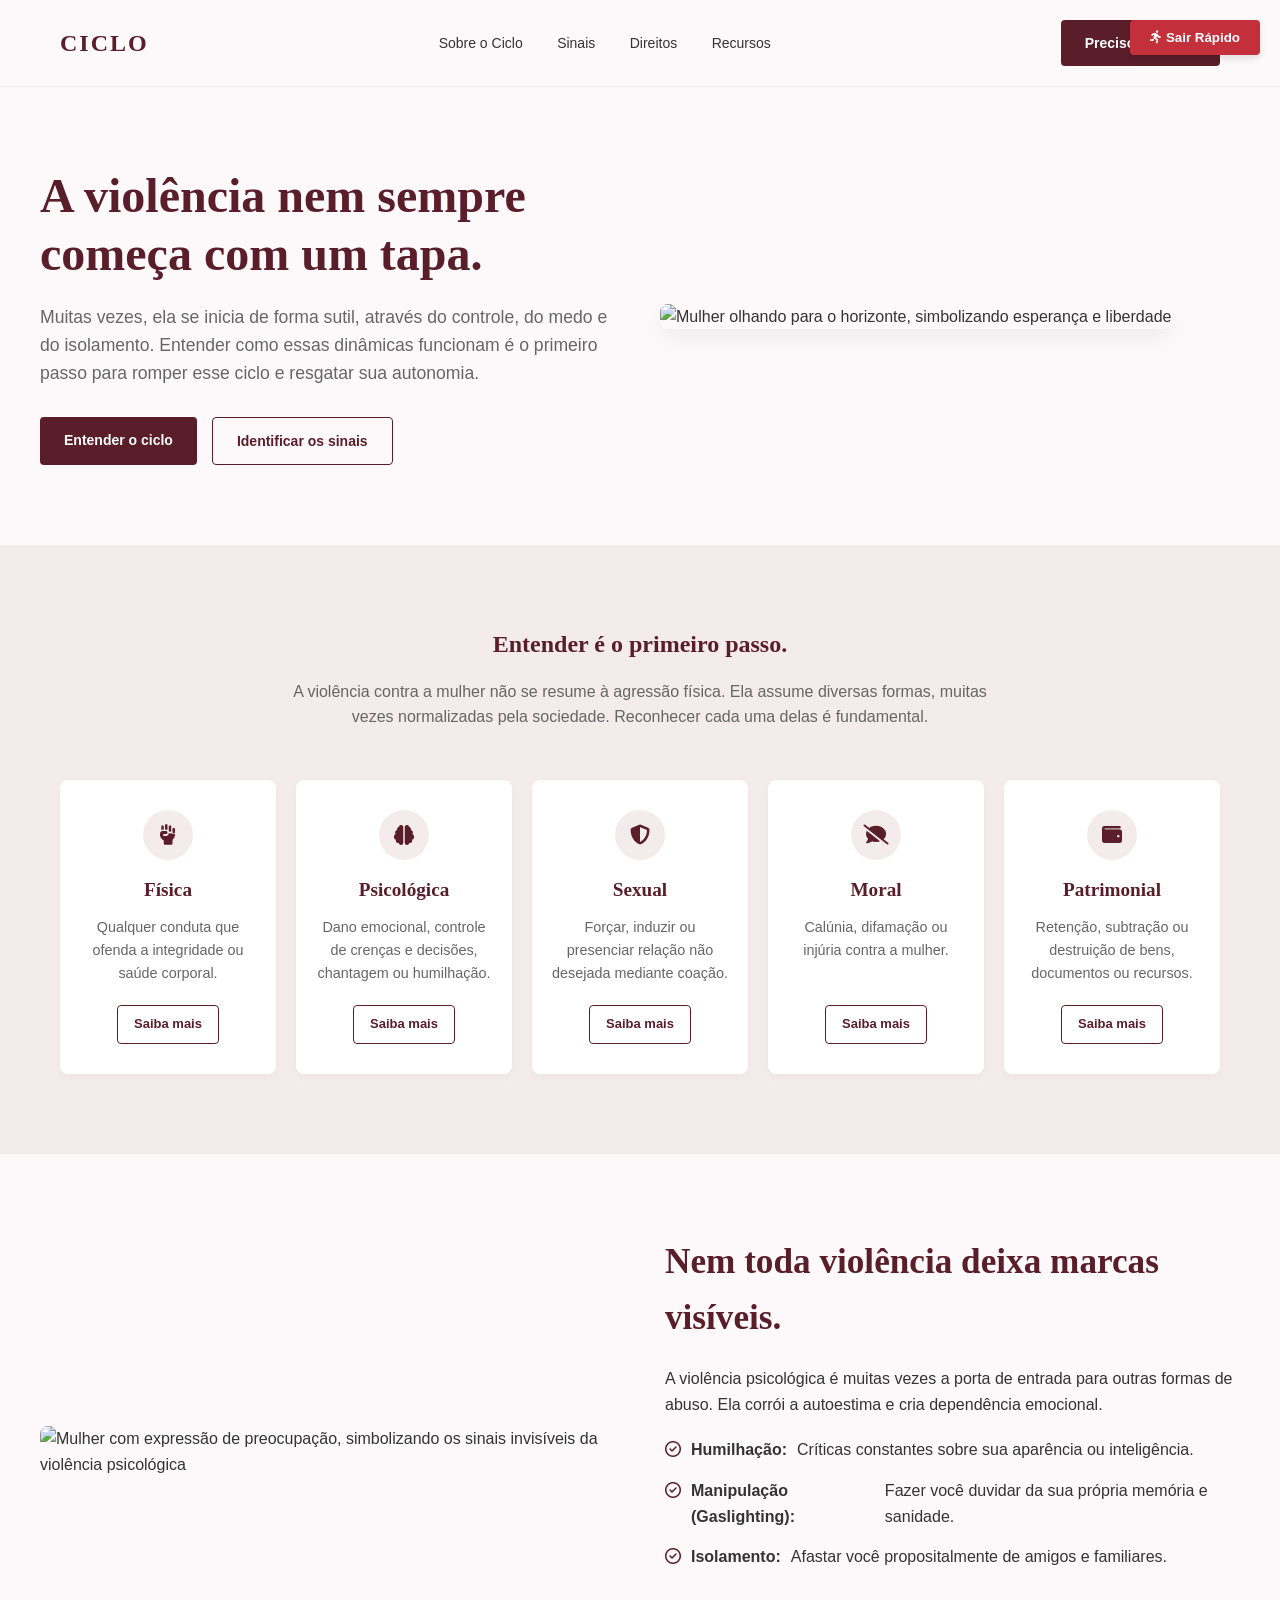
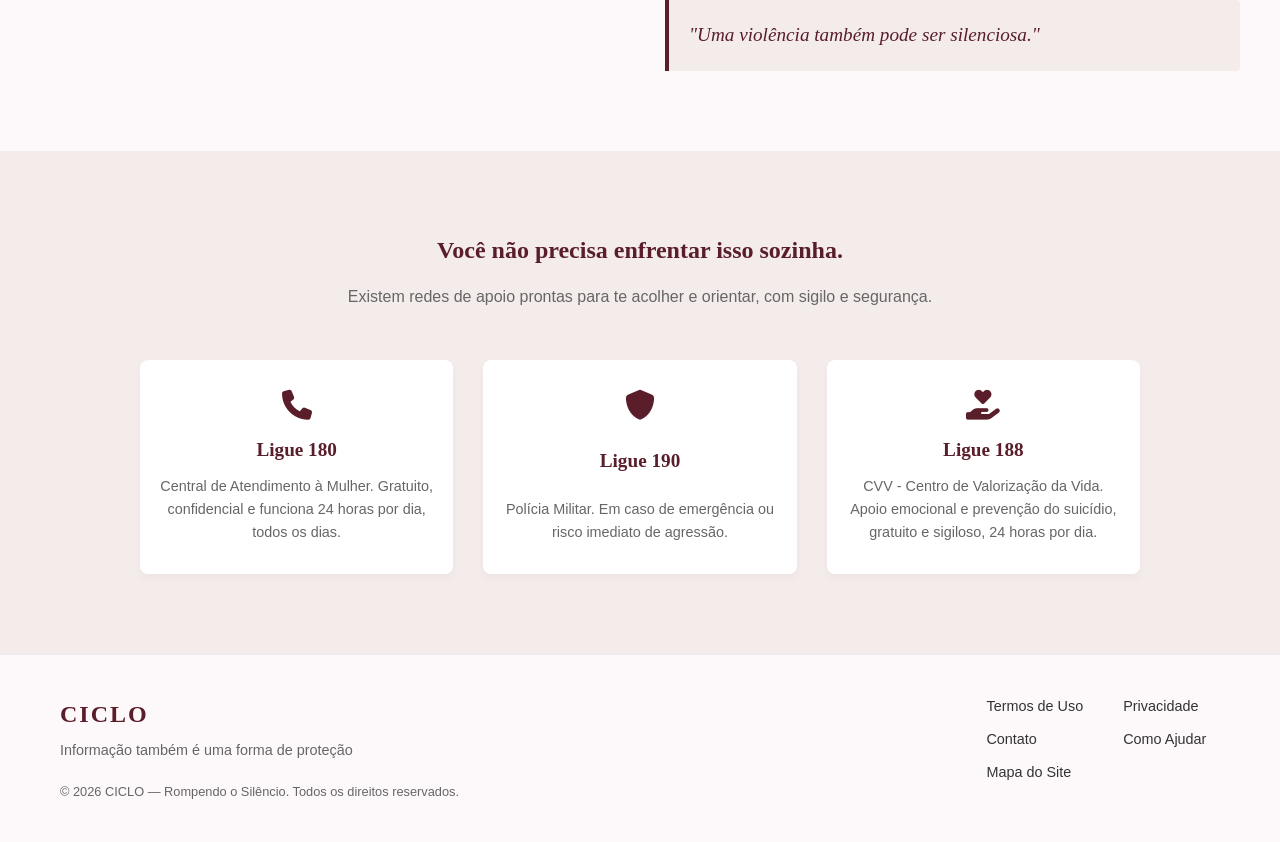
==== index.html @ 67618ae5 "adicionando botão saiba mais" ====
<!DOCTYPE html>
<html lang="pt-BR">
<head>
    <meta charset="UTF-8">
    <meta name="viewport" content="width=device-width, initial-scale=1.0">
    <title>CICLO - Rompendo o Silêncio</title>
    <link rel="stylesheet" href="styles.css">
    <link rel="stylesheet" href="https://cdnjs.cloudflare.com/ajax/libs/font-awesome/6.4.0/css/all.min.css">
</head>
<body>

    <button id="btn-sair-rapido" class="btn-danger" aria-label="Sair rapidamente do site">
        <i class="fa-solid fa-person-running"></i> Sair Rápido
    </button>

    <header>
        <div class="container header-content">
            <div class="logo">CICLO</div>
            <nav>
                <a href="#sobre">Sobre o Ciclo</a>
                <a href="#sinais">Sinais</a>
                <a href="#direitos">Direitos</a>
                <a href="#recursos">Recursos</a>
            </nav>
            <a href="#ajuda" class="btn-primary">Preciso de ajuda</a>
        </div>
    </header>

    <main>
        <section id="sobre" class="hero container section-padding">
            <div class="hero-text">
                <h1>A violência nem sempre começa com um tapa.</h1>
                <p>Muitas vezes, ela se inicia de forma sutil, através do controle, do medo e do isolamento. Entender como essas dinâmicas funcionam é o primeiro passo para romper esse ciclo e resgatar sua autonomia.</p>
                <div class="hero-buttons">
                    <a href="#entender" class="btn-primary">Entender o ciclo</a>
                    <a href="#sinais" class="btn-outline">Identificar os sinais</a>
                </div>
            </div>
            <div class="hero-image">
                <img href="imagens/imagem1.png" alt="Mulher olhando para o horizonte, simbolizando esperança e liberdade">
            </div>
        </section>

        <section id="entender" class="types-section bg-light section-padding">
            <div class="container text-center">
                <h2>Entender é o primeiro passo.</h2>
                <p class="subtitle">A violência contra a mulher não se resume à agressão física. Ela assume diversas formas, muitas vezes normalizadas pela sociedade. Reconhecer cada uma delas é fundamental.</p>
                
                <div class="cards-grid">
                    <div class="card">
                        <div class="card-content">
                            <div class="icon"><i class="fa-solid fa-hand-fist"></i></div>
                            <h3>Física</h3>
                            <p>Qualquer conduta que ofenda a integridade ou saúde corporal.</p>
                        </div>
                        <a href="violencia-fisica.html" class="btn-outline btn-sm">Saiba mais</a>
                    </div>
                    
                    <div class="card">
                        <div class="card-content">
                            <div class="icon"><i class="fa-solid fa-brain"></i></div>
                            <h3>Psicológica</h3>
                            <p>Dano emocional, controle de crenças e decisões, chantagem ou humilhação.</p>
                        </div>
                        <a href="violencia-psicologica.html" class="btn-outline btn-sm">Saiba mais</a>
                    </div>

                    <div class="card">
                        <div class="card-content">
                            <div class="icon"><i class="fa-solid fa-shield-halved"></i></div>
                            <h3>Sexual</h3>
                            <p>Forçar, induzir ou presenciar relação não desejada mediante coação.</p>
                        </div>
                        <a href="violencia-sexual.html" class="btn-outline btn-sm">Saiba mais</a>
                    </div>

                    <div class="card">
                        <div class="card-content">
                            <div class="icon"><i class="fa-solid fa-comment-slash"></i></div>
                            <h3>Moral</h3>
                            <p>Calúnia, difamação ou injúria contra a mulher.</p>
                        </div>
                        <a href="violencia-moral.html" class="btn-outline btn-sm">Saiba mais</a>
                    </div>

                    <div class="card">
                        <div class="card-content">
                            <div class="icon"><i class="fa-solid fa-wallet"></i></div>
                            <h3>Patrimonial</h3>
                            <p>Retenção, subtração ou destruição de bens, documentos ou recursos.</p>
                        </div>
                        <a href="violencia-patrimonial.html" class="btn-outline btn-sm">Saiba mais</a>
                    </div>
                </div>
                </div>
            </div>
        </section>

        <section id="sinais" class="invisible-section container section-padding">
            <div class="invisible-image">
                <img href="imagens/imagem2.png" alt="Mulher com expressão de preocupação, simbolizando os sinais invisíveis da violência psicológica">
            </div>
            <div class="invisible-text">
                <h2>Nem toda violência deixa marcas visíveis.</h2>
                <p>A violência psicológica é muitas vezes a porta de entrada para outras formas de abuso. Ela corrói a autoestima e cria dependência emocional.</p>
                <ul class="checklist">
                    <li><i class="fa-regular fa-circle-check"></i> <strong>Humilhação:</strong> Críticas constantes sobre sua aparência ou inteligência.</li>
                    <li><i class="fa-regular fa-circle-check"></i> <strong>Manipulação (Gaslighting):</strong> Fazer você duvidar da sua própria memória e sanidade.</li>
                    <li><i class="fa-regular fa-circle-check"></i> <strong>Isolamento:</strong> Afastar você propositalmente de amigos e familiares.</li>
                </ul>
                <blockquote class="quote-box">
                    "Uma violência também pode ser silenciosa."
                </blockquote>
            </div>
        </section>

        <section id="ajuda" class="support-section bg-light section-padding">
            <div class="container text-center">
                <h2>Você não precisa enfrentar isso sozinha.</h2>
                <p class="subtitle">Existem redes de apoio prontas para te acolher e orientar, com sigilo e segurança.</p>
                
                <div class="support-grid">
                    <div class="card support-card">
                        <i class="fa-solid fa-phone"></i>
                        <h3>Ligue 180</h3>
                        <p>Central de Atendimento à Mulher. Gratuito, confidencial e funciona 24 horas por dia, todos os dias.</p>
                    </div>
                    <div class="card support-card">
                        <i class="fa-solid fa-shield"></i>
                        <h3>Ligue 190</h3>
                        <p>Polícia Militar. Em caso de emergência ou risco imediato de agressão.</p>
                    </div>
                    <div class="card support-card">
                        <i class="fa-solid fa-hand-holding-heart"></i>
                        <h3>Ligue 188</h3>
                        <p>CVV - Centro de Valorização da Vida. Apoio emocional e prevenção do suicídio, gratuito e sigiloso, 24 horas por dia.</p>
                    </div>
                </div>
            </div>
        </section>
    </main>

    <footer>
        <div class="container footer-content">
            <div class="footer-logo-area">
                <div class="logo">CICLO</div>
                <p>Informação também é uma forma de proteção</p>
                <p class="copyright">&copy; 2026 CICLO — Rompendo o Silêncio. Todos os direitos reservados.</p>
            </div>
            <div class="footer-links">
                <a href="#">Termos de Uso</a>
                <a href="#">Privacidade</a>
                <a href="#">Contato</a>
                <a href="#">Como Ajudar</a>
                <a href="#">Mapa do Site</a>
            </div>
        </div>
    </footer>

    <script src="script.js"></script>
</body>
</html>
---- styles.css ----
/* Variáveis de Cores e Tipografia */
:root {
    --bg-color: #FDF9FA;
    --bg-light: #F4EBEB;
    --primary-color: #591E2A; /* Bordô escuro */
    --primary-hover: #451620;
    --danger-color: #C32F3A;
    --text-color: #333333;
    --text-light: #666666;
    --white: #FFFFFF;
    --font-family: 'Georgia', serif; /* Fontes com serifa transmitem a seriedade do layout */
    --font-sans: 'Arial', sans-serif;
}

* {
    margin: 0;
    padding: 0;
    box-sizing: border-box;
}

body {
    background-color: var(--bg-color);
    color: var(--text-color);
    font-family: var(--font-sans);
    line-height: 1.6;
}

h1, h2, h3, .logo, .quote-box {
    font-family: var(--font-family);
    color: var(--primary-color);
}

.container {
    max-width: 1200px;
    margin: 0 auto;
    padding: 0 20px;
}

.section-padding {
    padding: 80px 0;
}

.bg-light {
    background-color: var(--bg-light);
}

/* Header */
header {
    background-color: var(--bg-color);
    padding: 20px 0;
    border-bottom: 1px solid #EAEAEA;
}

.header-content {
    display: flex;
    justify-content: space-between;
    align-items: center;
}

.logo {
    font-size: 24px;
    font-weight: bold;
    letter-spacing: 2px;
}

nav a {
    text-decoration: none;
    color: var(--text-color);
    margin: 0 15px;
    font-size: 14px;
    transition: color 0.3s;
}

nav a:hover {
    color: var(--primary-color);
}

/* Botões */
.btn-primary, .btn-outline {
    display: inline-block;
    padding: 12px 24px;
    text-decoration: none;
    border-radius: 4px;
    font-weight: bold;
    font-size: 14px;
    transition: 0.3s;
    cursor: pointer;
    border: none;
}

.btn-primary {
    background-color: var(--primary-color);
    color: var(--white);
}

.btn-primary:hover {
    background-color: var(--primary-hover);
}

.btn-outline {
    background-color: transparent;
    color: var(--primary-color);
    border: 1px solid var(--primary-color);
}

.btn-outline:hover {
    background-color: var(--primary-color);
    color: var(--white);
}

#btn-sair-rapido {
    position: fixed;
    top: 20px;
    right: 20px;
    background-color: var(--danger-color);
    color: var(--white);
    padding: 10px 20px;
    border: none;
    border-radius: 4px;
    font-weight: bold;
    cursor: pointer;
    z-index: 1000;
    box-shadow: 0 4px 6px rgba(0,0,0,0.1);
}

/* Hero Section */
.hero {
    display: flex;
    align-items: center;
    gap: 40px;
}

.hero-text {
    flex: 1;
}

.hero-text h1 {
    font-size: 3rem;
    margin-bottom: 20px;
    line-height: 1.2;
}

.hero-text p {
    margin-bottom: 30px;
    color: var(--text-light);
    font-size: 1.1rem;
}

.hero-buttons {
    display: flex;
    gap: 15px;
}

.hero-image {
    flex: 1;
}

.hero-image img {
    width: 100%;
    border-radius: 8px;
    box-shadow: 0 10px 20px rgba(0,0,0,0.05);
}

/* Tipos de Violência (Cards) */
.text-center {
    text-align: center;
}

.subtitle {
    max-width: 700px;
    margin: 15px auto 50px auto;
    color: var(--text-light);
}

.cards-grid {
    display: grid;
    grid-template-columns: repeat(auto-fit, minmax(200px, 1fr));
    gap: 20px;
}

.card {
    background: var(--white);
    padding: 30px 20px;
    border-radius: 8px;
    box-shadow: 0 4px 10px rgba(0,0,0,0.03);
    text-align: center;
    display: flex;
    flex-direction: column;
    justify-content: space-between; /* Empurra o botão para o fundo */
    height: 100%; /* Garante que todos os cards tenham a mesma altura */
}

.card-content {
    margin-bottom: 20px;
}

.card .icon {
    width: 50px;
    height: 50px;
    background-color: var(--bg-light);
    color: var(--primary-color);
    border-radius: 50%;
    display: flex;
    align-items: center;
    justify-content: center;
    margin: 0 auto 15px auto;
    font-size: 20px;
}

.card h3 {
    margin-bottom: 10px;
    font-size: 1.2rem;
}

.card p {
    font-size: 0.9rem;
    color: var(--text-light);
}

.btn-sm {
    padding: 8px 16px;
    font-size: 13px;
    align-self: center; /* Centraliza o botão */
    margin-top: auto;
}

/* Violência Invisível */
.invisible-section {
    display: flex;
    align-items: center;
    gap: 50px;
}

.invisible-image, .invisible-text {
    flex: 1;
}

.invisible-image img {
    width: 100%;
    border-radius: 8px;
}

.invisible-text h2 {
    font-size: 2.2rem;
    margin-bottom: 20px;
}

.checklist {
    list-style: none;
    margin: 20px 0;
}

.checklist li {
    margin-bottom: 15px;
    font-size: 1rem;
    display: flex;
    align-items: flex-start;
    gap: 10px;
}

.checklist i {
    color: var(--primary-color);
    margin-top: 4px;
}

.quote-box {
    background-color: var(--bg-light);
    padding: 20px;
    border-left: 4px solid var(--primary-color);
    font-size: 1.2rem;
    font-style: italic;
    margin-top: 30px;
    border-radius: 0 4px 4px 0;
}

/* Apoio */
/* Apoio */
.support-grid {
    display: grid;
    grid-template-columns: repeat(auto-fit, minmax(300px, 1fr));
    gap: 30px;
    max-width: 1000px; /* Aumentado para acomodar os 3 cards */
    margin: 0 auto;
}

.support-card i {
    font-size: 30px;
    color: var(--primary-color);
    margin-bottom: 15px;
}

/* Footer */
footer {
    background-color: var(--bg-color);
    padding: 40px 0;
    border-top: 1px solid #EAEAEA;
}

.footer-content {
    display: flex;
    justify-content: space-between;
    align-items: flex-start;
    flex-wrap: wrap;
}

.footer-logo-area p {
    font-size: 0.9rem;
    color: var(--text-light);
    margin-top: 5px;
}

.footer-logo-area .copyright {
    font-size: 0.8rem;
    margin-top: 20px;
}

.footer-links {
    display: grid;
    grid-template-columns: 1fr 1fr;
    gap: 10px 40px;
}

.footer-links a {
    text-decoration: none;
    color: var(--text-color);
    font-size: 0.9rem;
}

.footer-links a:hover {
    text-decoration: underline;
}

/* Responsividade Básica */
@media (max-width: 768px) {
    .hero, .invisible-section {
        flex-direction: column;
    }
    
    .hero-text h1 {
        font-size: 2rem;
    }
    
    nav {
        display: none; /* Em um projeto real, você adicionaria um menu hamburger aqui */
    }
    
    #btn-sair-rapido {
        top: auto;
        bottom: 20px;
        right: 20px;
    }
}
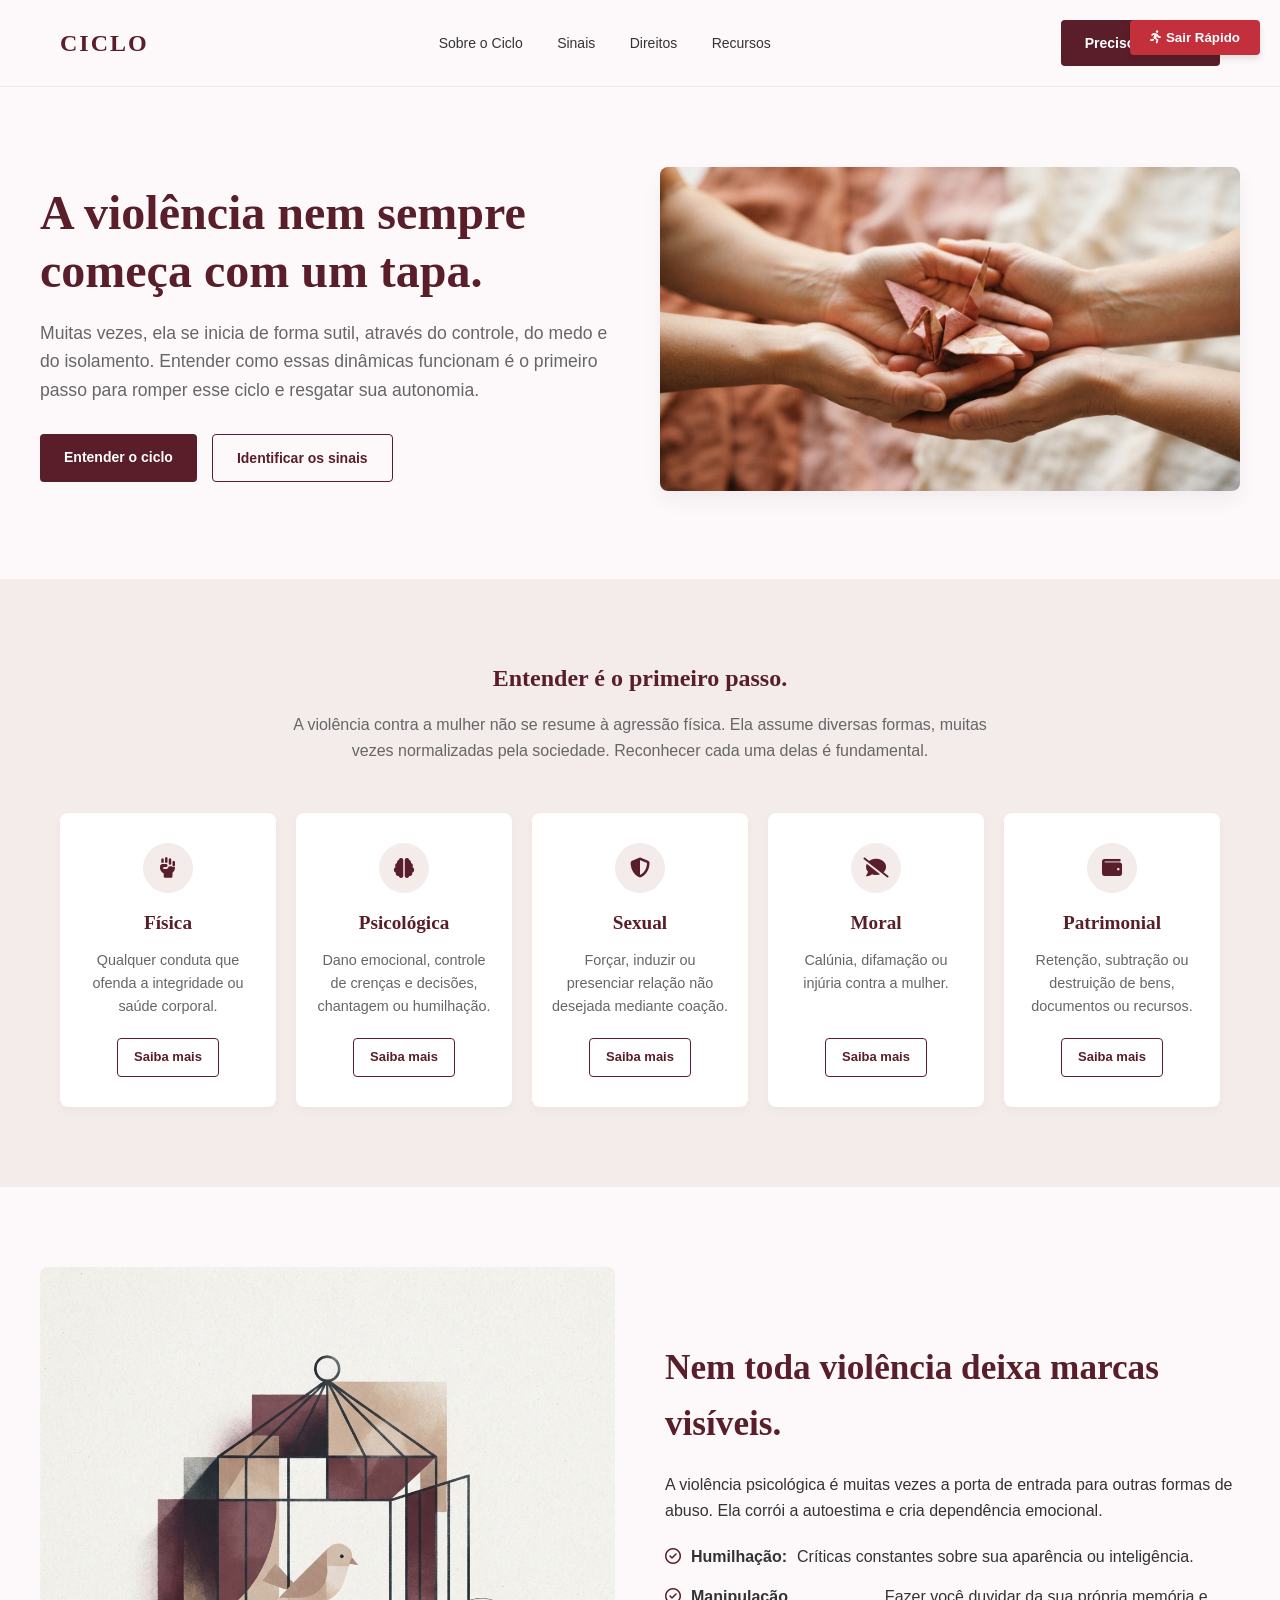
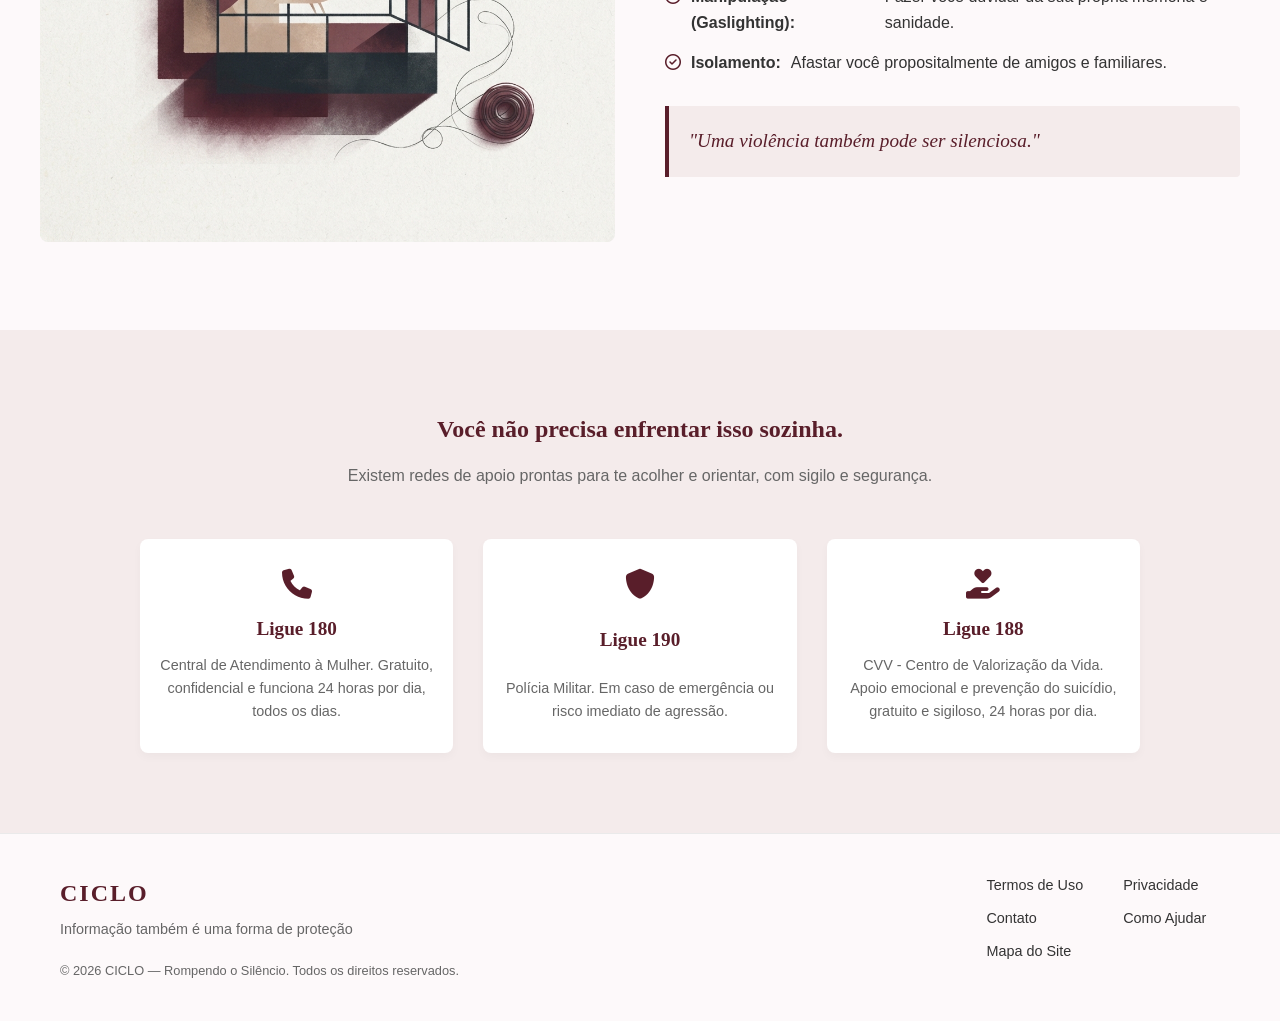
==== commit b7b05415: "corrigindo erro nas imagens" ====
--- a/index.html
+++ b/index.html
@@ -37,8 +37,7 @@
                 </div>
             </div>
             <div class="hero-image">
-                <img href="imagens/imagem1.png" alt="Mulher olhando para o horizonte, simbolizando esperança e liberdade">
-            </div>
+<img src="imagens/imagem1.png" alt="Mulher olhando para o horizonte, simbolizando esperança e liberdade">            </div>
         </section>
 
         <section id="entender" class="types-section bg-light section-padding">
@@ -98,8 +97,7 @@
 
         <section id="sinais" class="invisible-section container section-padding">
             <div class="invisible-image">
-                <img href="imagens/imagem2.png" alt="Mulher com expressão de preocupação, simbolizando os sinais invisíveis da violência psicológica">
-            </div>
+<img src="imagens/imagem2.png" alt="Mulher com expressão de preocupação, simbolizando os sinais invisíveis da violência psicológica">            </div>
             <div class="invisible-text">
                 <h2>Nem toda violência deixa marcas visíveis.</h2>
                 <p>A violência psicológica é muitas vezes a porta de entrada para outras formas de abuso. Ela corrói a autoestima e cria dependência emocional.</p>
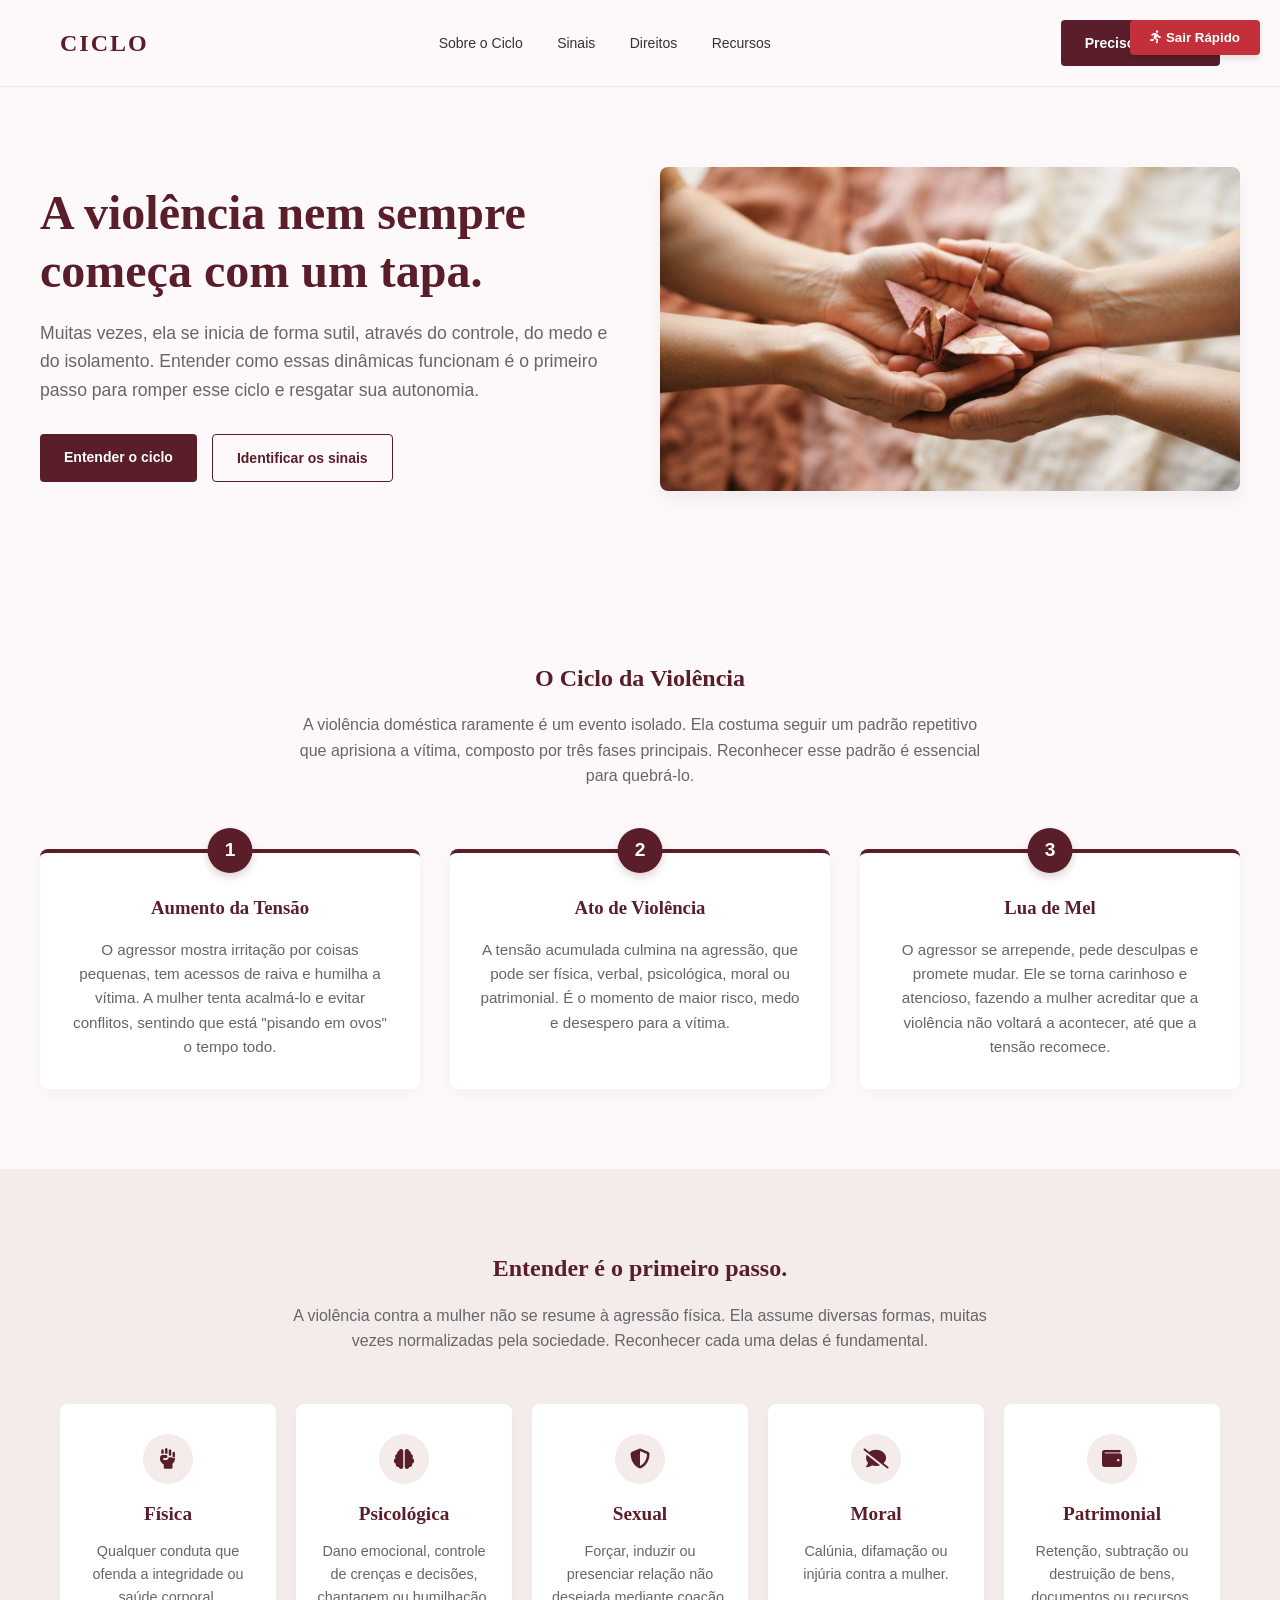
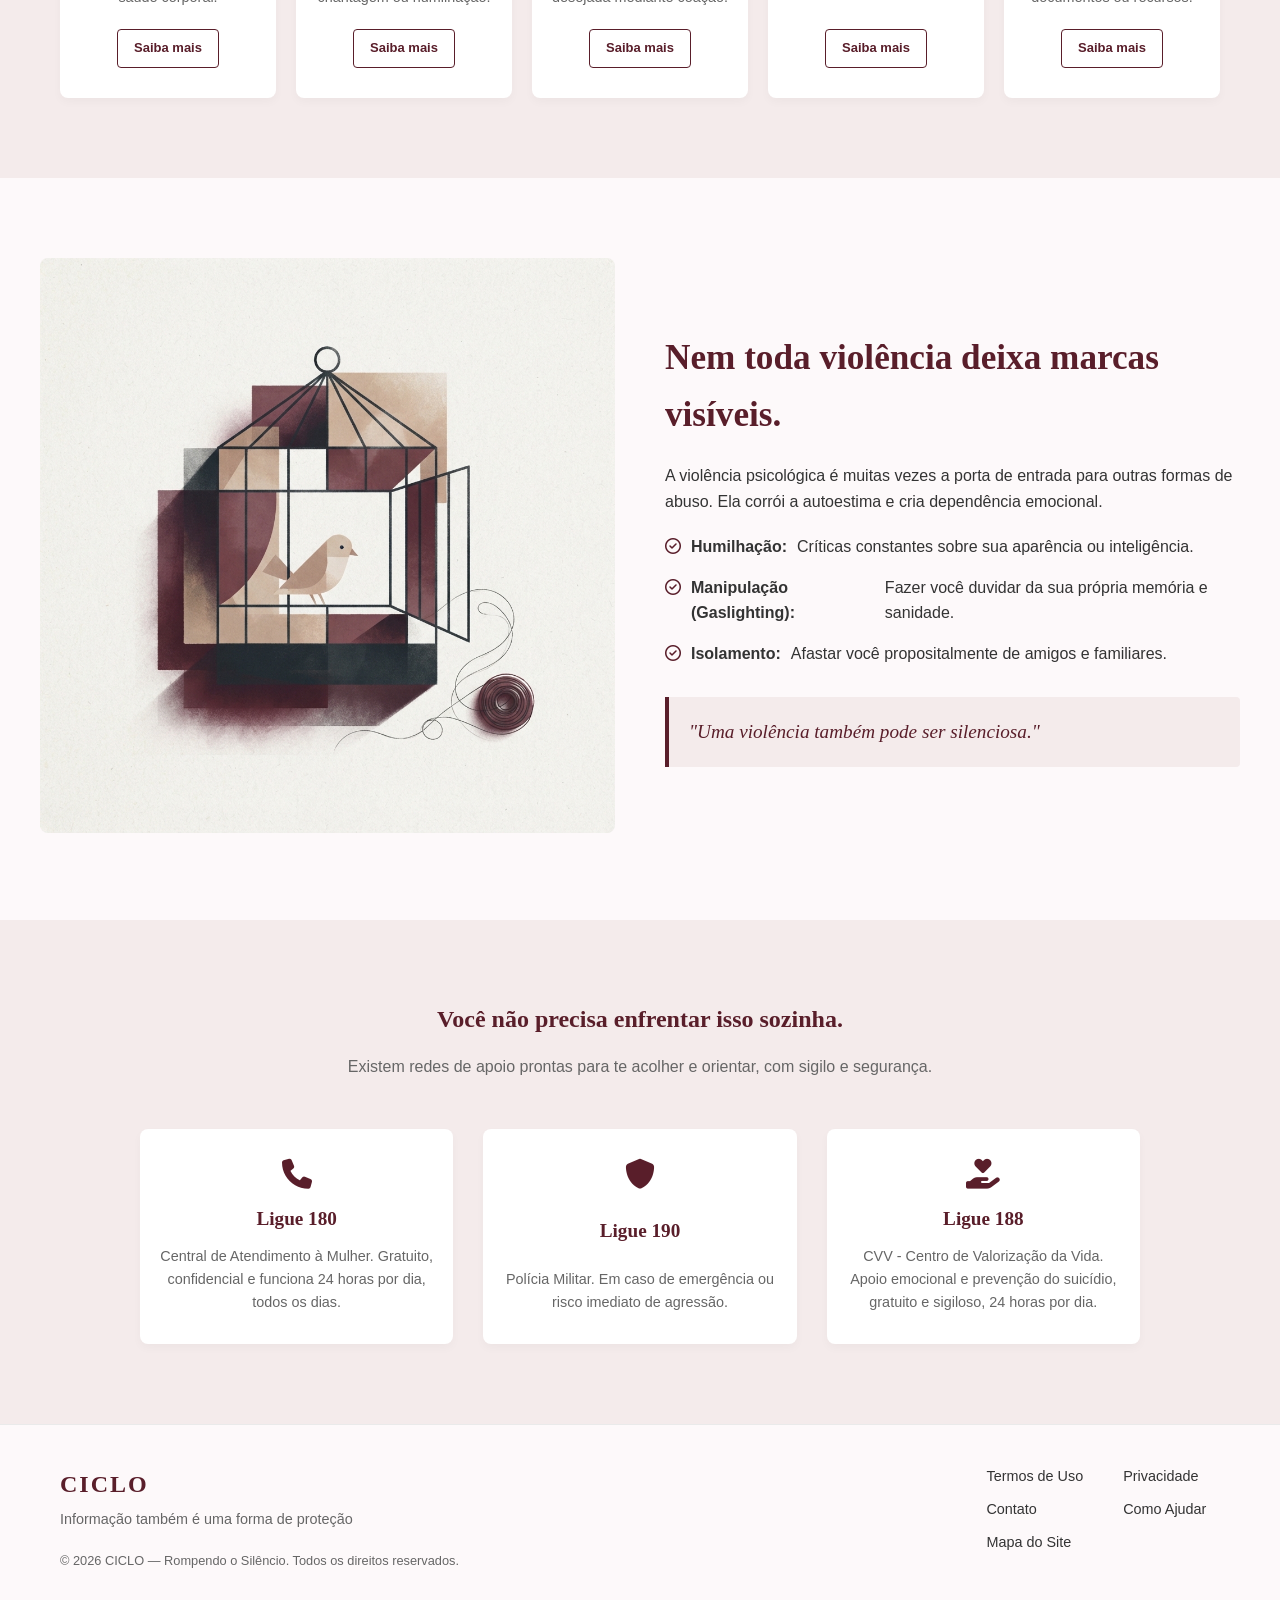
==== commit 6562d55f: "add ciclo da violencia infos" ====
--- a/index.html
+++ b/index.html
@@ -27,6 +27,7 @@
     </header>
 
     <main>
+
         <section id="sobre" class="hero container section-padding">
             <div class="hero-text">
                 <h1>A violência nem sempre começa com um tapa.</h1>
@@ -39,7 +40,32 @@
             <div class="hero-image">
 <img src="imagens/imagem1.png" alt="Mulher olhando para o horizonte, simbolizando esperança e liberdade">            </div>
         </section>
-
+        <section id="ciclo-violencia" class="container section-padding">
+            <div class="text-center">
+                <h2>O Ciclo da Violência</h2>
+                <p class="subtitle">A violência doméstica raramente é um evento isolado. Ela costuma seguir um padrão repetitivo que aprisiona a vítima, composto por três fases principais. Reconhecer esse padrão é essencial para quebrá-lo.</p>
+                
+                <div class="cycle-steps">
+                    <div class="step-card">
+                        <div class="step-number">1</div>
+                        <h3>Aumento da Tensão</h3>
+                        <p>O agressor mostra irritação por coisas pequenas, tem acessos de raiva e humilha a vítima. A mulher tenta acalmá-lo e evitar conflitos, sentindo que está "pisando em ovos" o tempo todo.</p>
+                    </div>
+                    
+                    <div class="step-card">
+                        <div class="step-number">2</div>
+                        <h3>Ato de Violência</h3>
+                        <p>A tensão acumulada culmina na agressão, que pode ser física, verbal, psicológica, moral ou patrimonial. É o momento de maior risco, medo e desespero para a vítima.</p>
+                    </div>
+                    
+                    <div class="step-card">
+                        <div class="step-number">3</div>
+                        <h3>Lua de Mel</h3>
+                        <p>O agressor se arrepende, pede desculpas e promete mudar. Ele se torna carinhoso e atencioso, fazendo a mulher acreditar que a violência não voltará a acontecer, até que a tensão recomece.</p>
+                    </div>
+                </div>
+            </div>
+        </section> 
         <section id="entender" class="types-section bg-light section-padding">
             <div class="container text-center">
                 <h2>Entender é o primeiro passo.</h2>
--- a/styles.css
+++ b/styles.css
@@ -159,6 +159,52 @@
     width: 100%;
     border-radius: 8px;
     box-shadow: 0 10px 20px rgba(0,0,0,0.05);
+}
+
+/* Ciclo da Violência */
+.cycle-steps {
+    display: grid;
+    grid-template-columns: repeat(auto-fit, minmax(280px, 1fr));
+    gap: 30px;
+    margin-top: 60px;
+}
+
+.step-card {
+    background: var(--white);
+    padding: 40px 30px 30px;
+    border-radius: 8px;
+    box-shadow: 0 4px 15px rgba(0,0,0,0.04);
+    text-align: center;
+    position: relative;
+    border-top: 4px solid var(--primary-color);
+}
+
+.step-number {
+    width: 45px;
+    height: 45px;
+    background-color: var(--primary-color);
+    color: var(--white);
+    border-radius: 50%;
+    display: flex;
+    align-items: center;
+    justify-content: center;
+    font-size: 1.2rem;
+    font-weight: bold;
+    position: absolute;
+    top: -25px;
+    left: 50%;
+    transform: translateX(-50%);
+    box-shadow: 0 4px 8px rgba(89, 30, 42, 0.2);
+}
+
+.step-card h3 {
+    margin-bottom: 15px;
+    color: var(--primary-color);
+}
+
+.step-card p {
+    font-size: 0.95rem;
+    color: var(--text-light);
 }
 
 /* Tipos de Violência (Cards) */
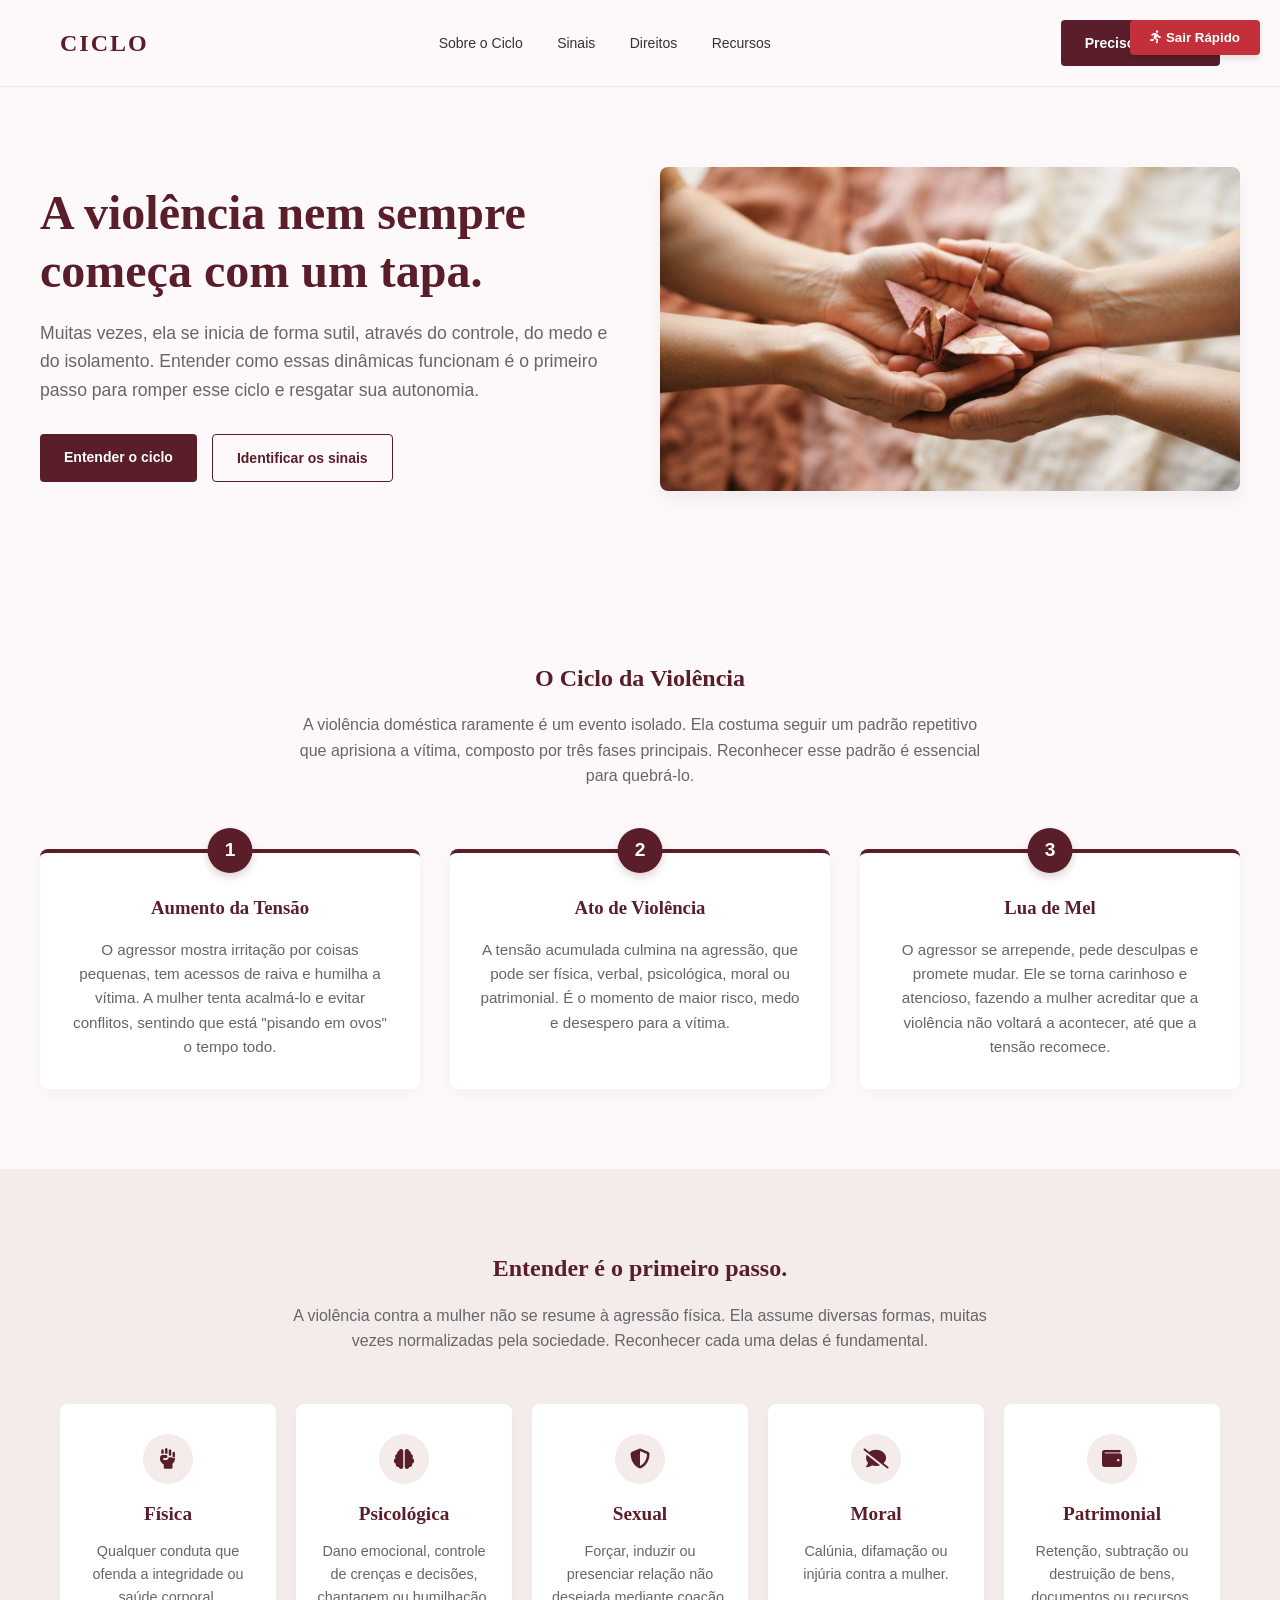
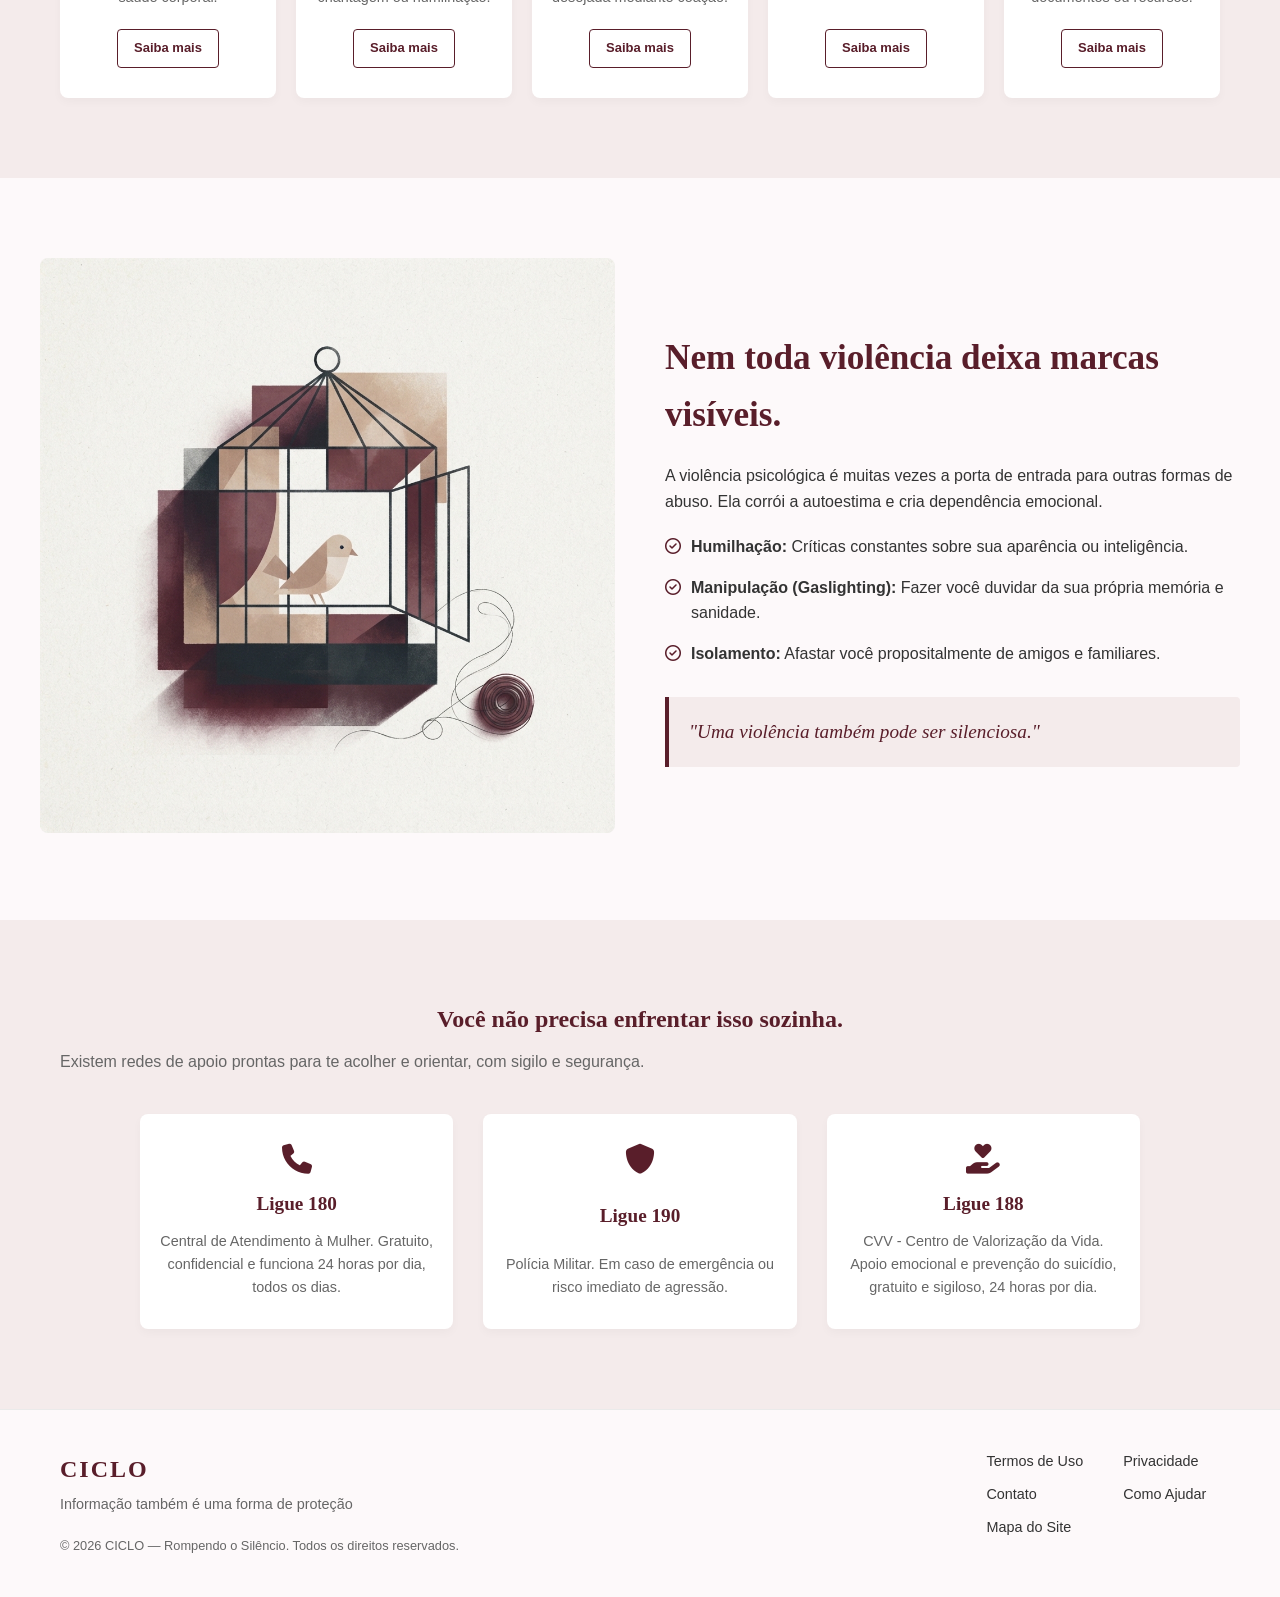
==== commit 63b70627: "alterando formatação" ====
--- a/index.html
+++ b/index.html
@@ -128,9 +128,18 @@
                 <h2>Nem toda violência deixa marcas visíveis.</h2>
                 <p>A violência psicológica é muitas vezes a porta de entrada para outras formas de abuso. Ela corrói a autoestima e cria dependência emocional.</p>
                 <ul class="checklist">
-                    <li><i class="fa-regular fa-circle-check"></i> <strong>Humilhação:</strong> Críticas constantes sobre sua aparência ou inteligência.</li>
-                    <li><i class="fa-regular fa-circle-check"></i> <strong>Manipulação (Gaslighting):</strong> Fazer você duvidar da sua própria memória e sanidade.</li>
-                    <li><i class="fa-regular fa-circle-check"></i> <strong>Isolamento:</strong> Afastar você propositalmente de amigos e familiares.</li>
+                    <li>
+                        <i class="fa-regular fa-circle-check"></i> 
+                        <span><strong>Humilhação:</strong> Críticas constantes sobre sua aparência ou inteligência.</span>
+                    </li>
+                    <li>
+                        <i class="fa-regular fa-circle-check"></i> 
+                        <span><strong>Manipulação (Gaslighting):</strong> Fazer você duvidar da sua própria memória e sanidade.</span>
+                    </li>
+                    <li>
+                        <i class="fa-regular fa-circle-check"></i> 
+                        <span><strong>Isolamento:</strong> Afastar você propositalmente de amigos e familiares.</span>
+                    </li>
                 </ul>
                 <blockquote class="quote-box">
                     "Uma violência também pode ser silenciosa."
@@ -141,7 +150,7 @@
         <section id="ajuda" class="support-section bg-light section-padding">
             <div class="container text-center">
                 <h2>Você não precisa enfrentar isso sozinha.</h2>
-                <p class="subtitle">Existem redes de apoio prontas para te acolher e orientar, com sigilo e segurança.</p>
+                <p class="subtitle" style="margin: 10px 0 40px 0; text-align: left; max-width: 100%;">Existem redes de apoio prontas para te acolher e orientar, com sigilo e segurança.</p>
                 
                 <div class="support-grid">
                     <div class="card support-card">
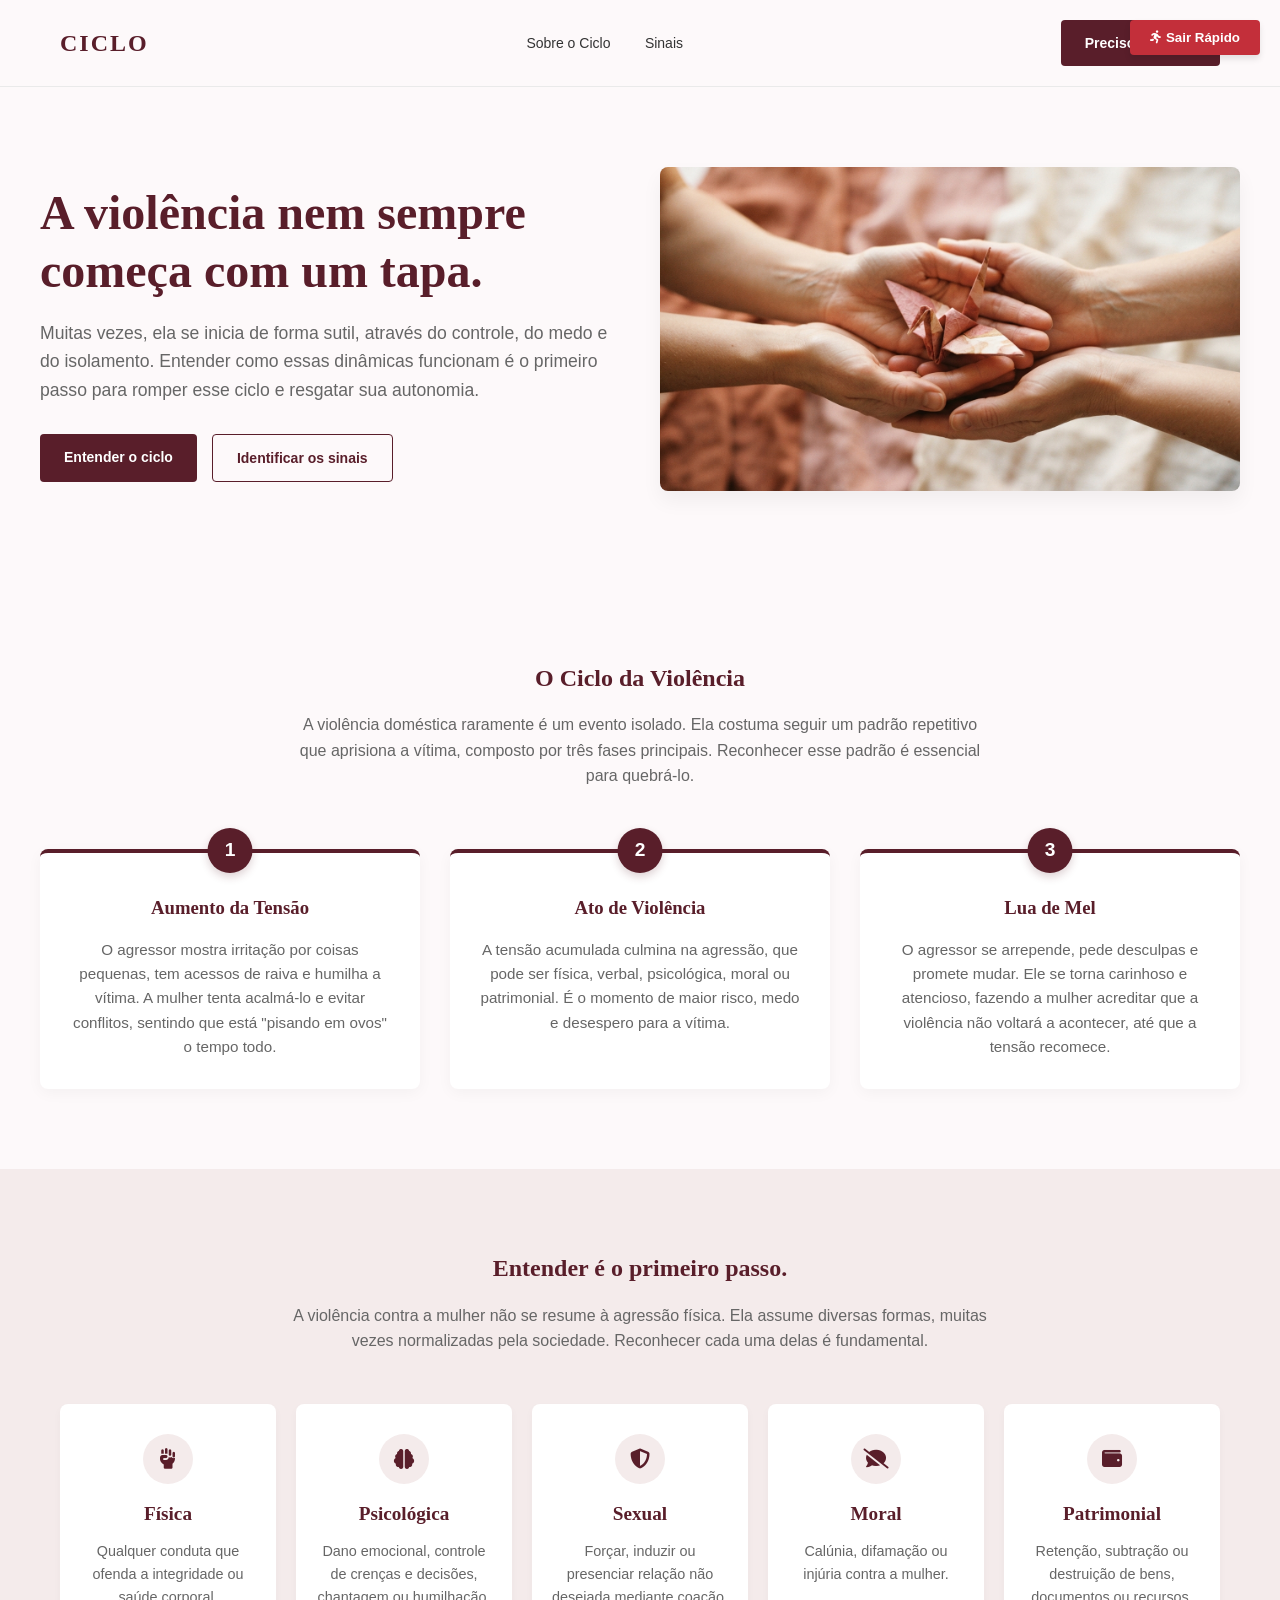
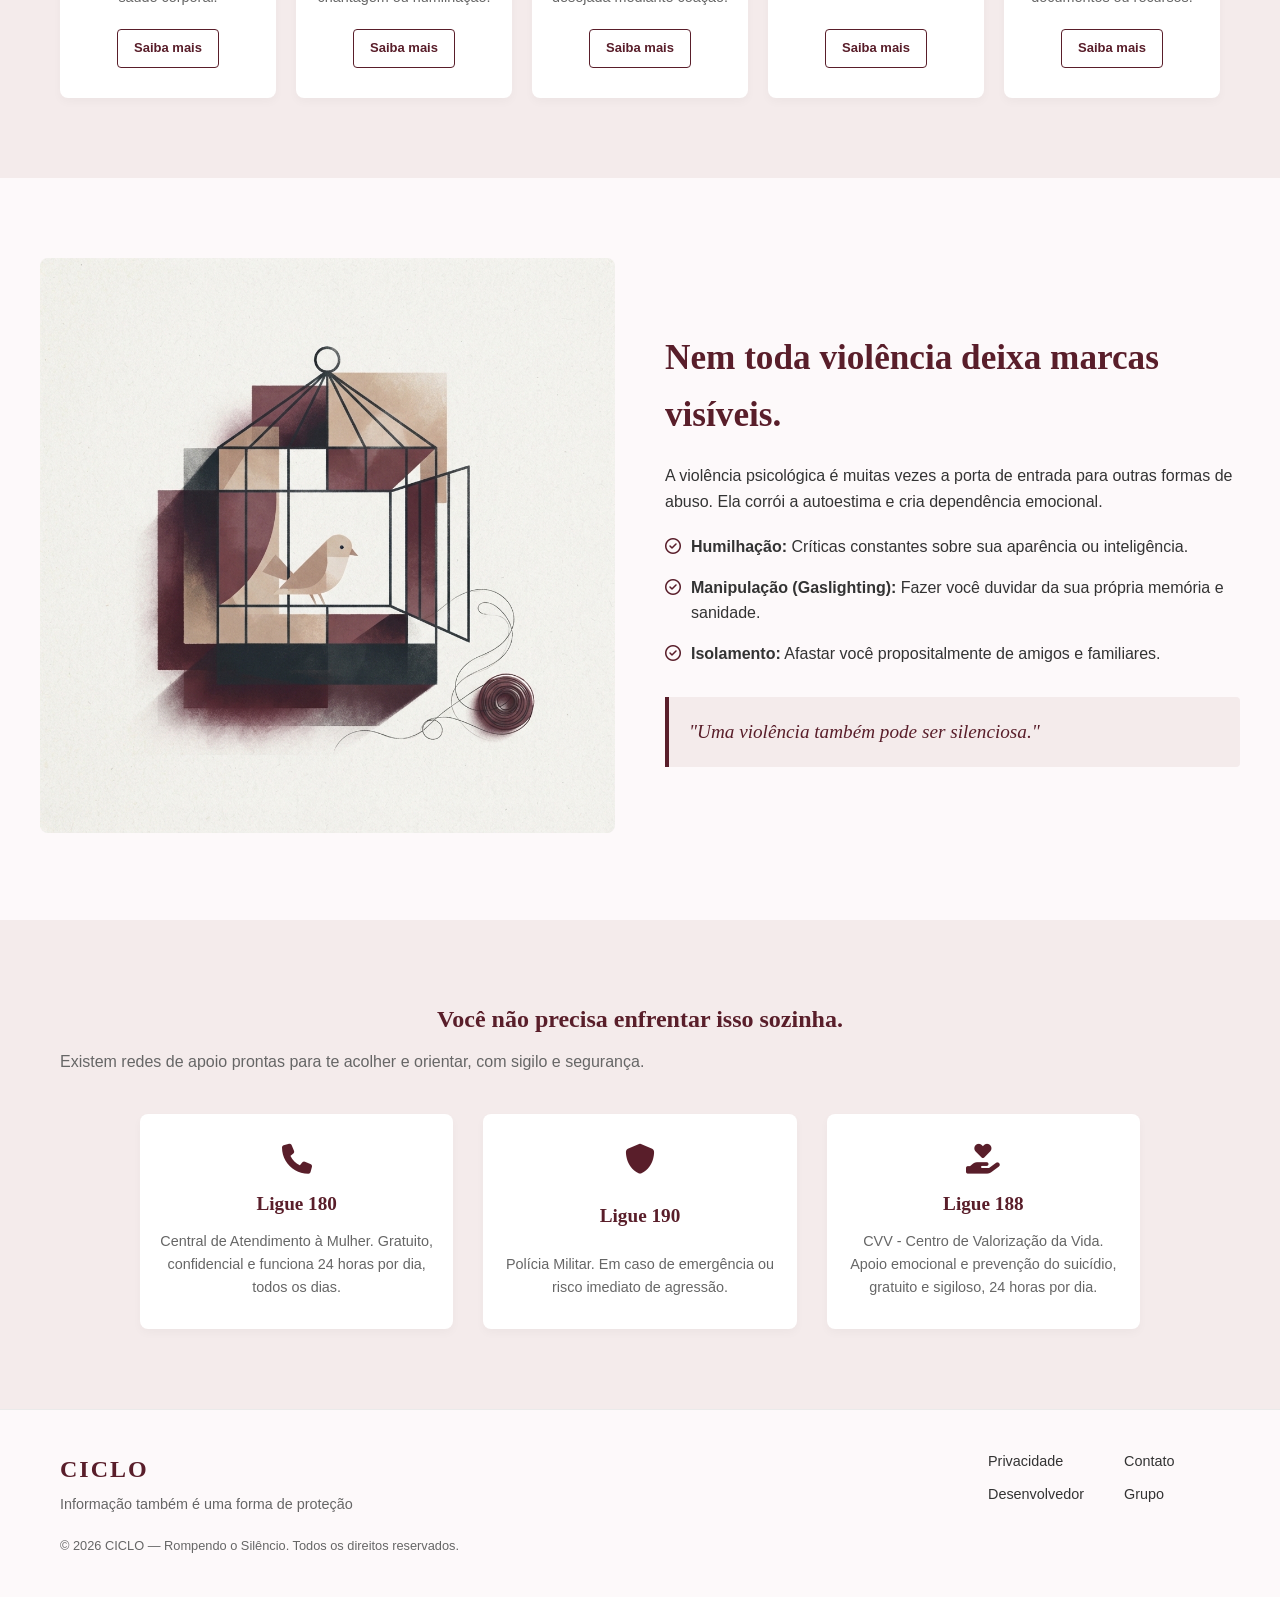
==== commit 5fb8ac64: "ajustando formatação" ====
--- a/index.html
+++ b/index.html
@@ -19,8 +19,6 @@
             <nav>
                 <a href="#sobre">Sobre o Ciclo</a>
                 <a href="#sinais">Sinais</a>
-                <a href="#direitos">Direitos</a>
-                <a href="#recursos">Recursos</a>
             </nav>
             <a href="#ajuda" class="btn-primary">Preciso de ajuda</a>
         </div>
@@ -181,11 +179,10 @@
                 <p class="copyright">&copy; 2026 CICLO — Rompendo o Silêncio. Todos os direitos reservados.</p>
             </div>
             <div class="footer-links">
-                <a href="#">Termos de Uso</a>
                 <a href="#">Privacidade</a>
                 <a href="#">Contato</a>
-                <a href="#">Como Ajudar</a>
-                <a href="#">Mapa do Site</a>
+                <a href="#">Desenvolvedor</a>
+                <a href="#">Grupo</a>
             </div>
         </div>
     </footer>
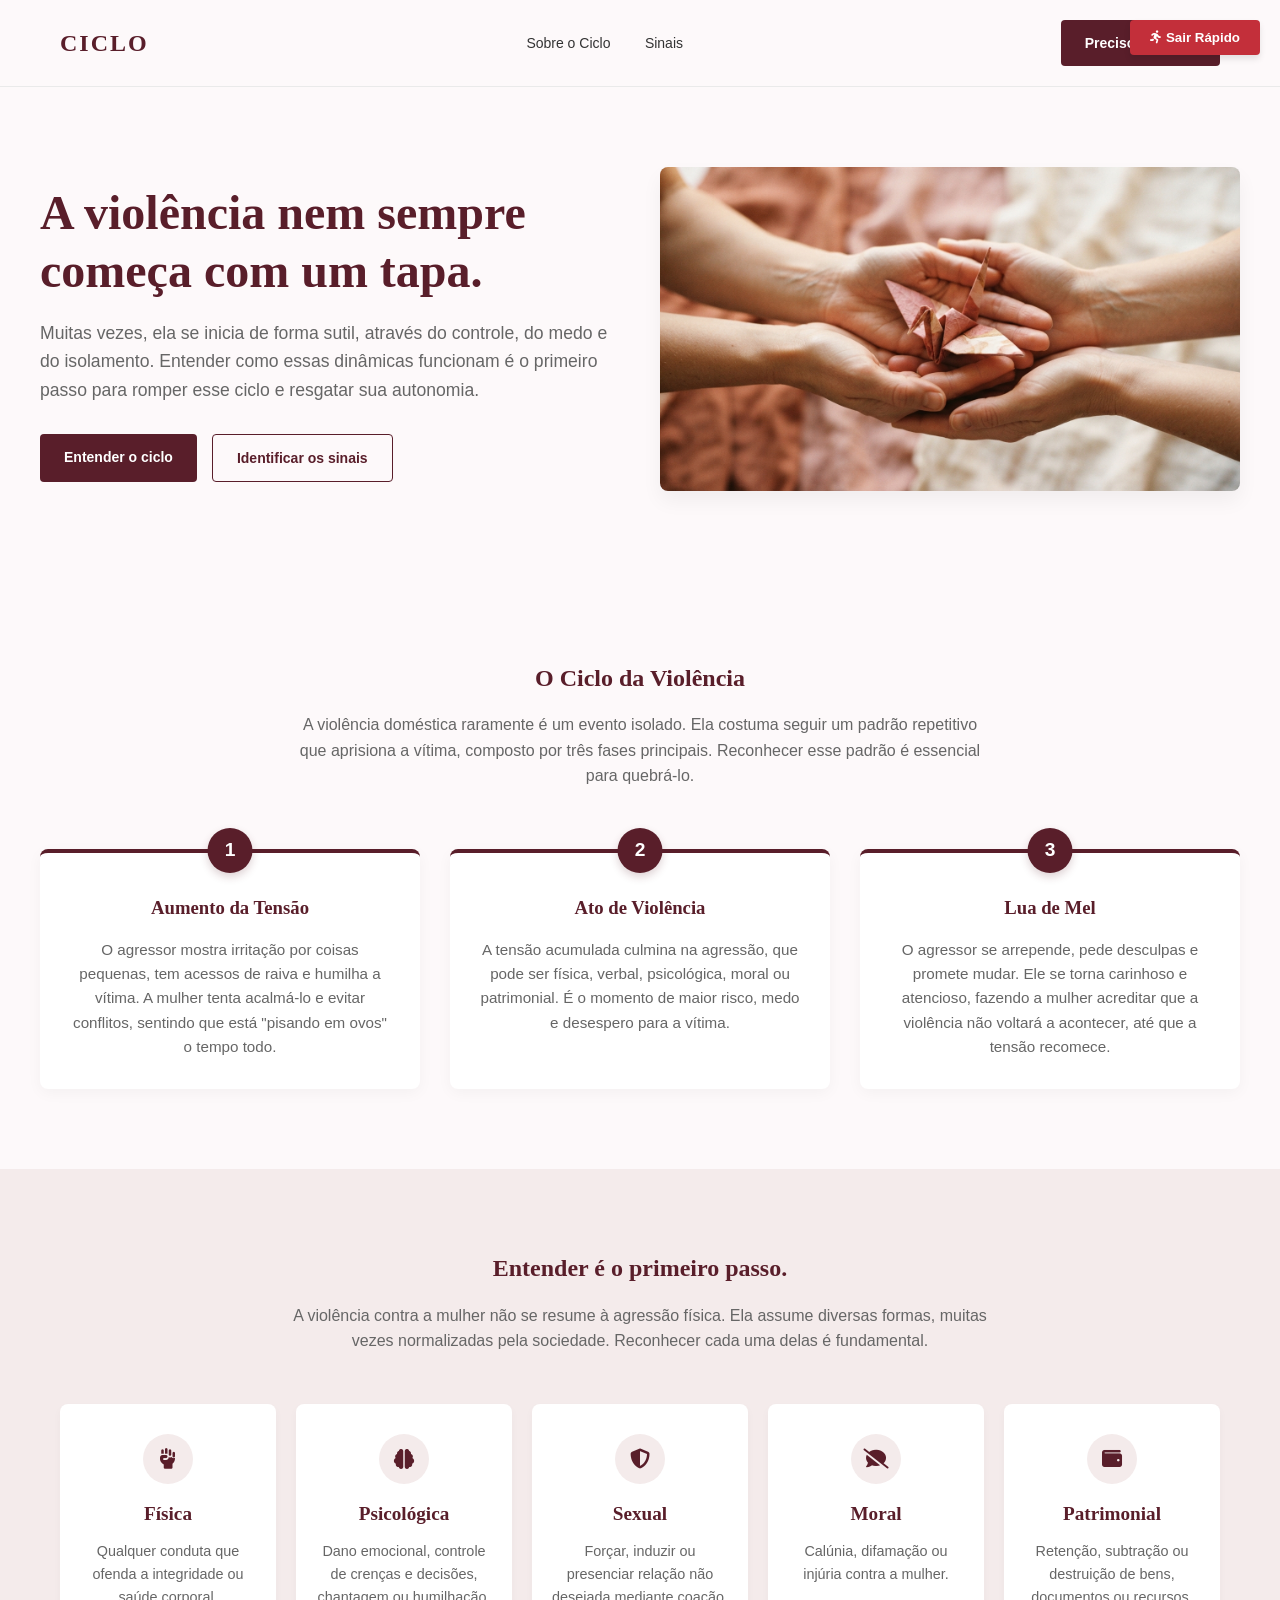
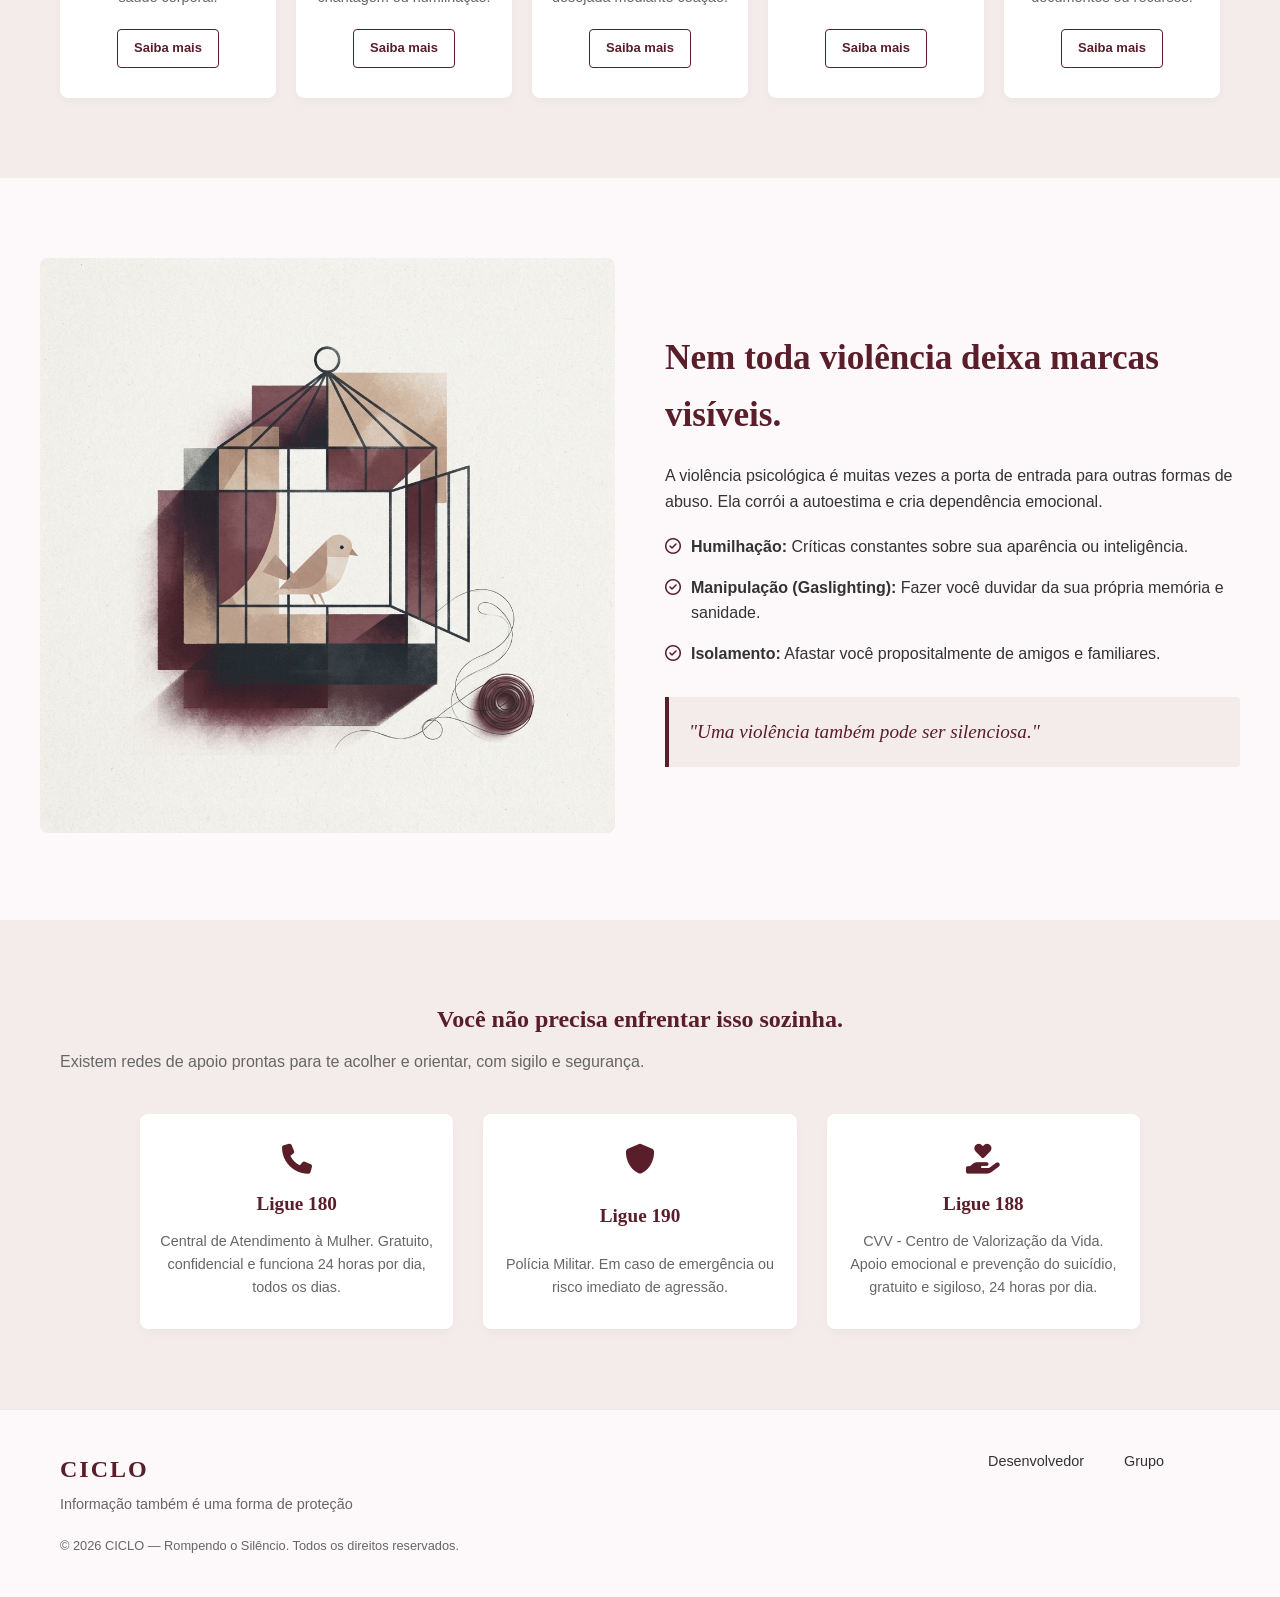
==== commit 4c8bc054: "arrumando botão uptade" ====
--- a/index.html
+++ b/index.html
@@ -31,7 +31,7 @@
                 <h1>A violência nem sempre começa com um tapa.</h1>
                 <p>Muitas vezes, ela se inicia de forma sutil, através do controle, do medo e do isolamento. Entender como essas dinâmicas funcionam é o primeiro passo para romper esse ciclo e resgatar sua autonomia.</p>
                 <div class="hero-buttons">
-                    <a href="#entender" class="btn-primary">Entender o ciclo</a>
+                    <a href="#ciclo-violencia" class="btn-primary">Entender o ciclo</a>
                     <a href="#sinais" class="btn-outline">Identificar os sinais</a>
                 </div>
             </div>
@@ -179,11 +179,9 @@
                 <p class="copyright">&copy; 2026 CICLO — Rompendo o Silêncio. Todos os direitos reservados.</p>
             </div>
             <div class="footer-links">
-                <a href="#">Privacidade</a>
-                <a href="#">Contato</a>
                 <a href="#">Desenvolvedor</a>
                 <a href="#">Grupo</a>
-            </div>
+            </div>  
         </div>
     </footer>
 
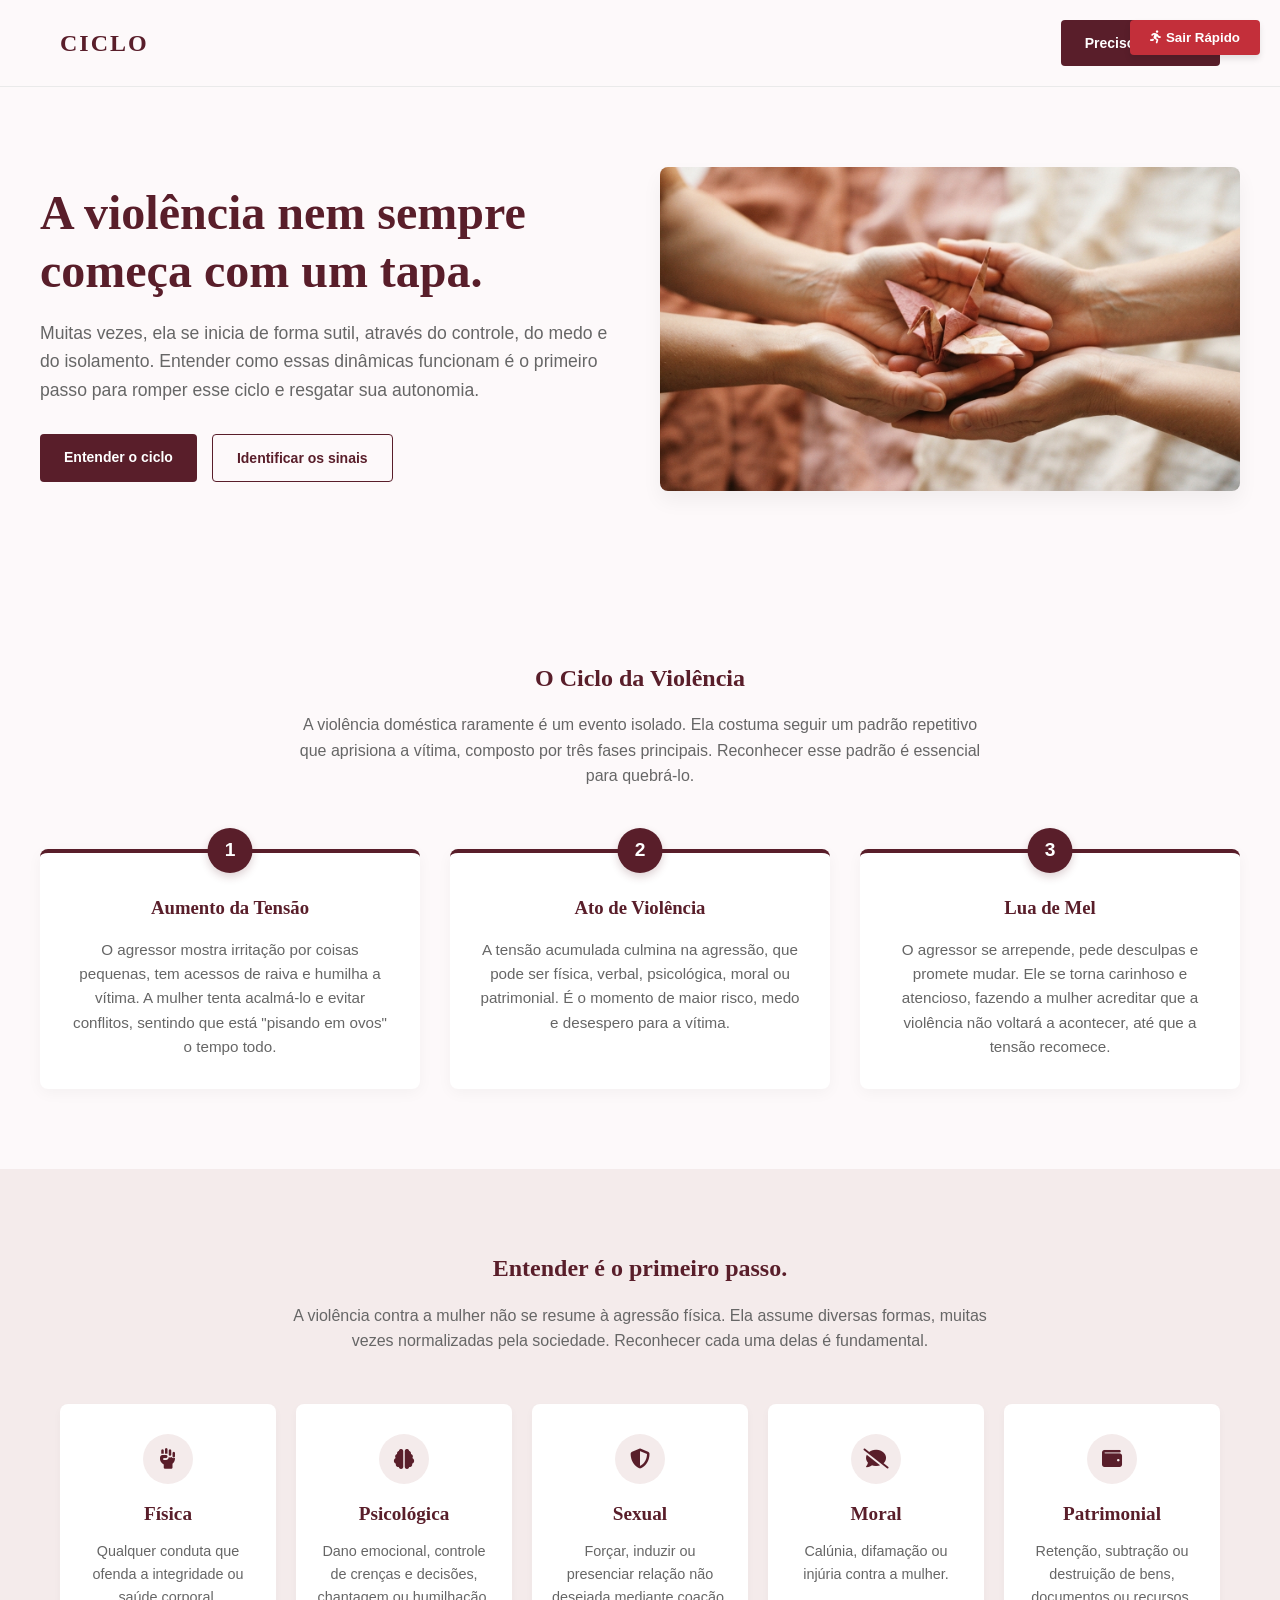
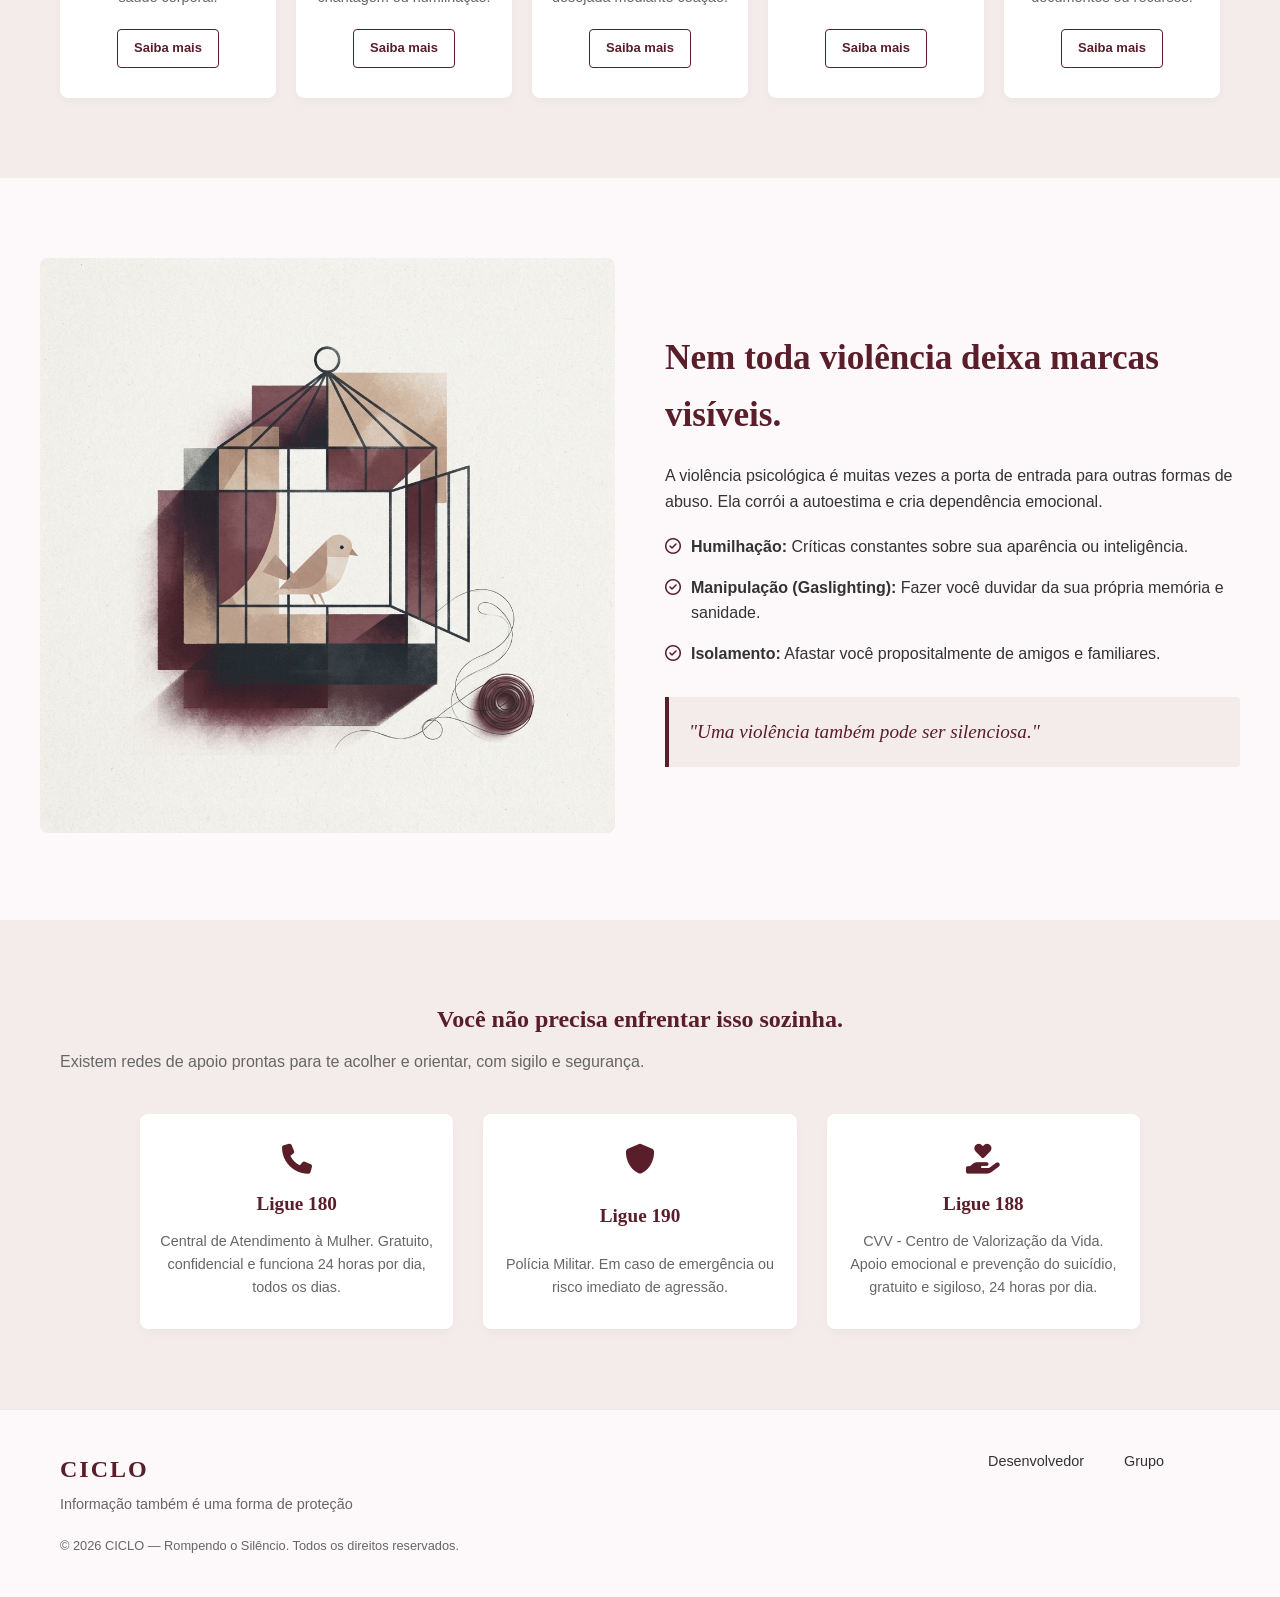
==== commit 348e09a2: "organizando menu" ====
--- a/index.html
+++ b/index.html
@@ -17,8 +17,7 @@
         <div class="container header-content">
             <div class="logo">CICLO</div>
             <nav>
-                <a href="#sobre">Sobre o Ciclo</a>
-                <a href="#sinais">Sinais</a>
+            
             </nav>
             <a href="#ajuda" class="btn-primary">Preciso de ajuda</a>
         </div>
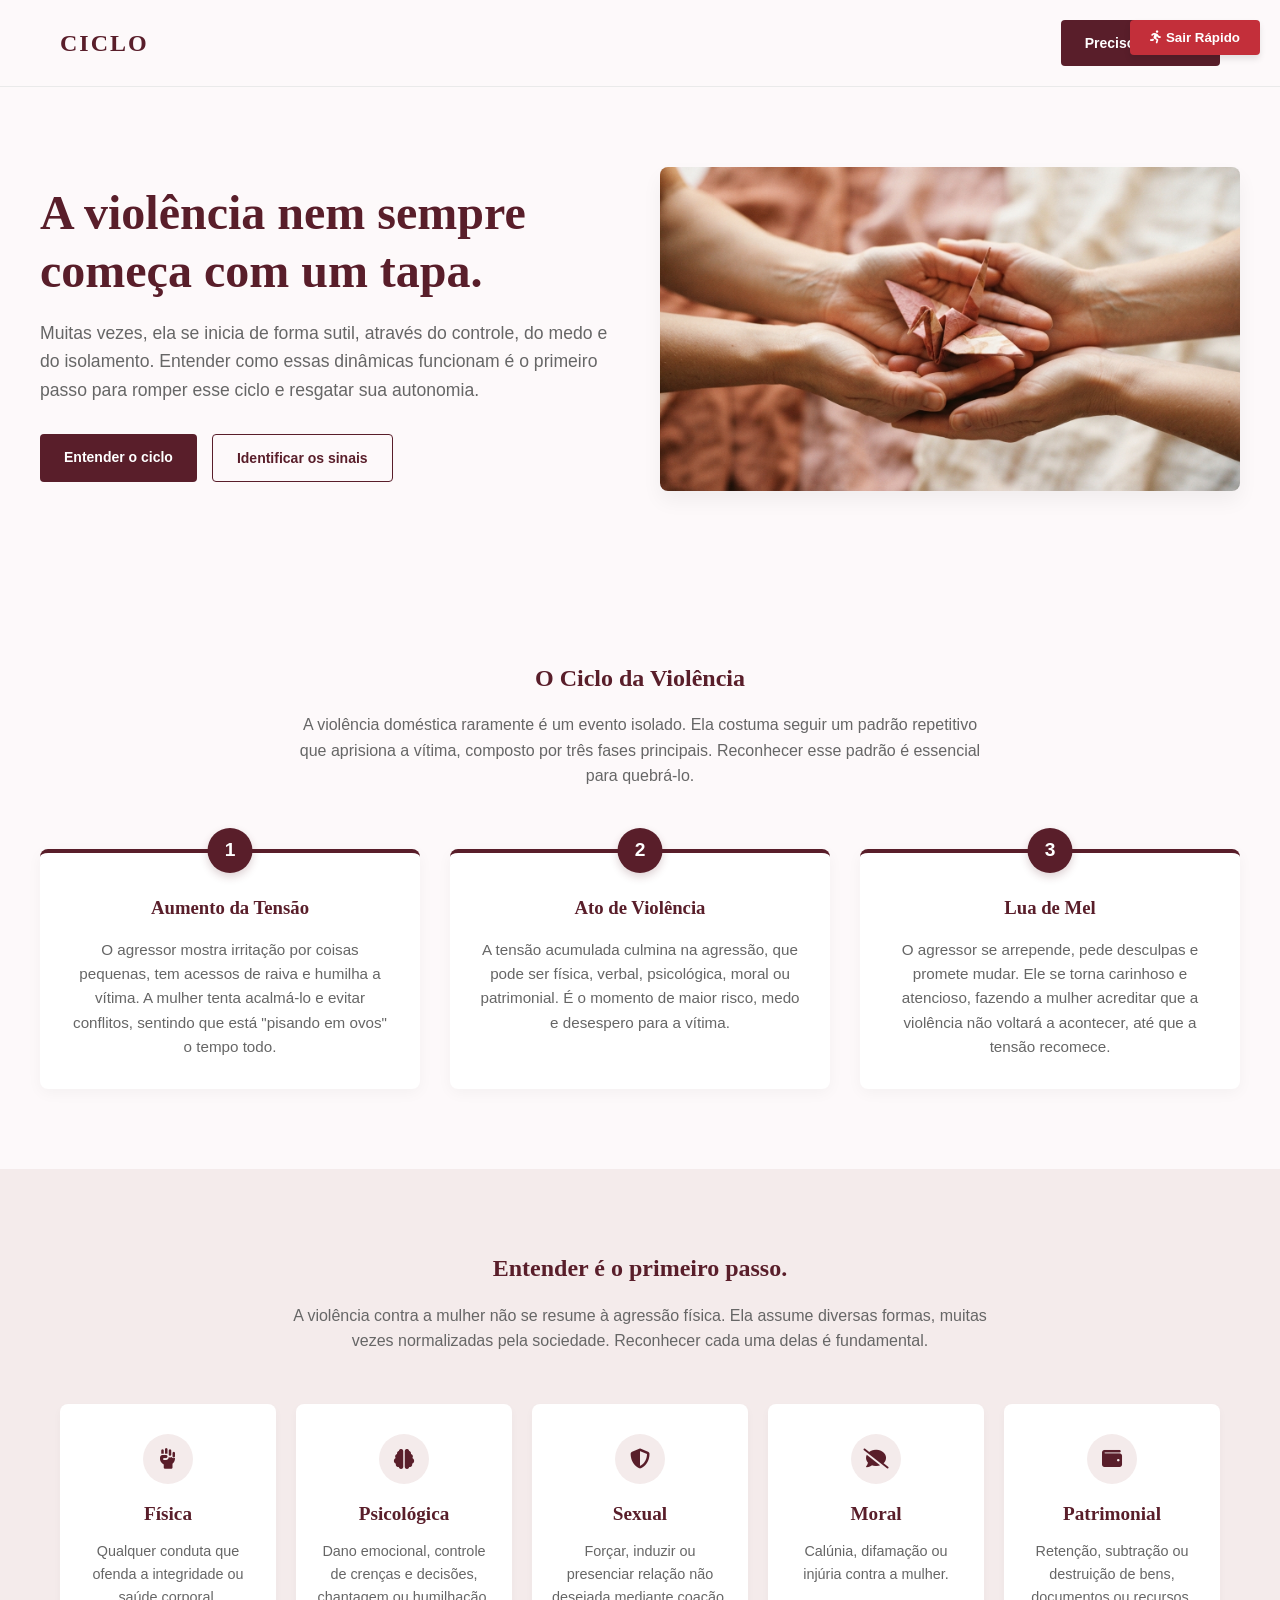
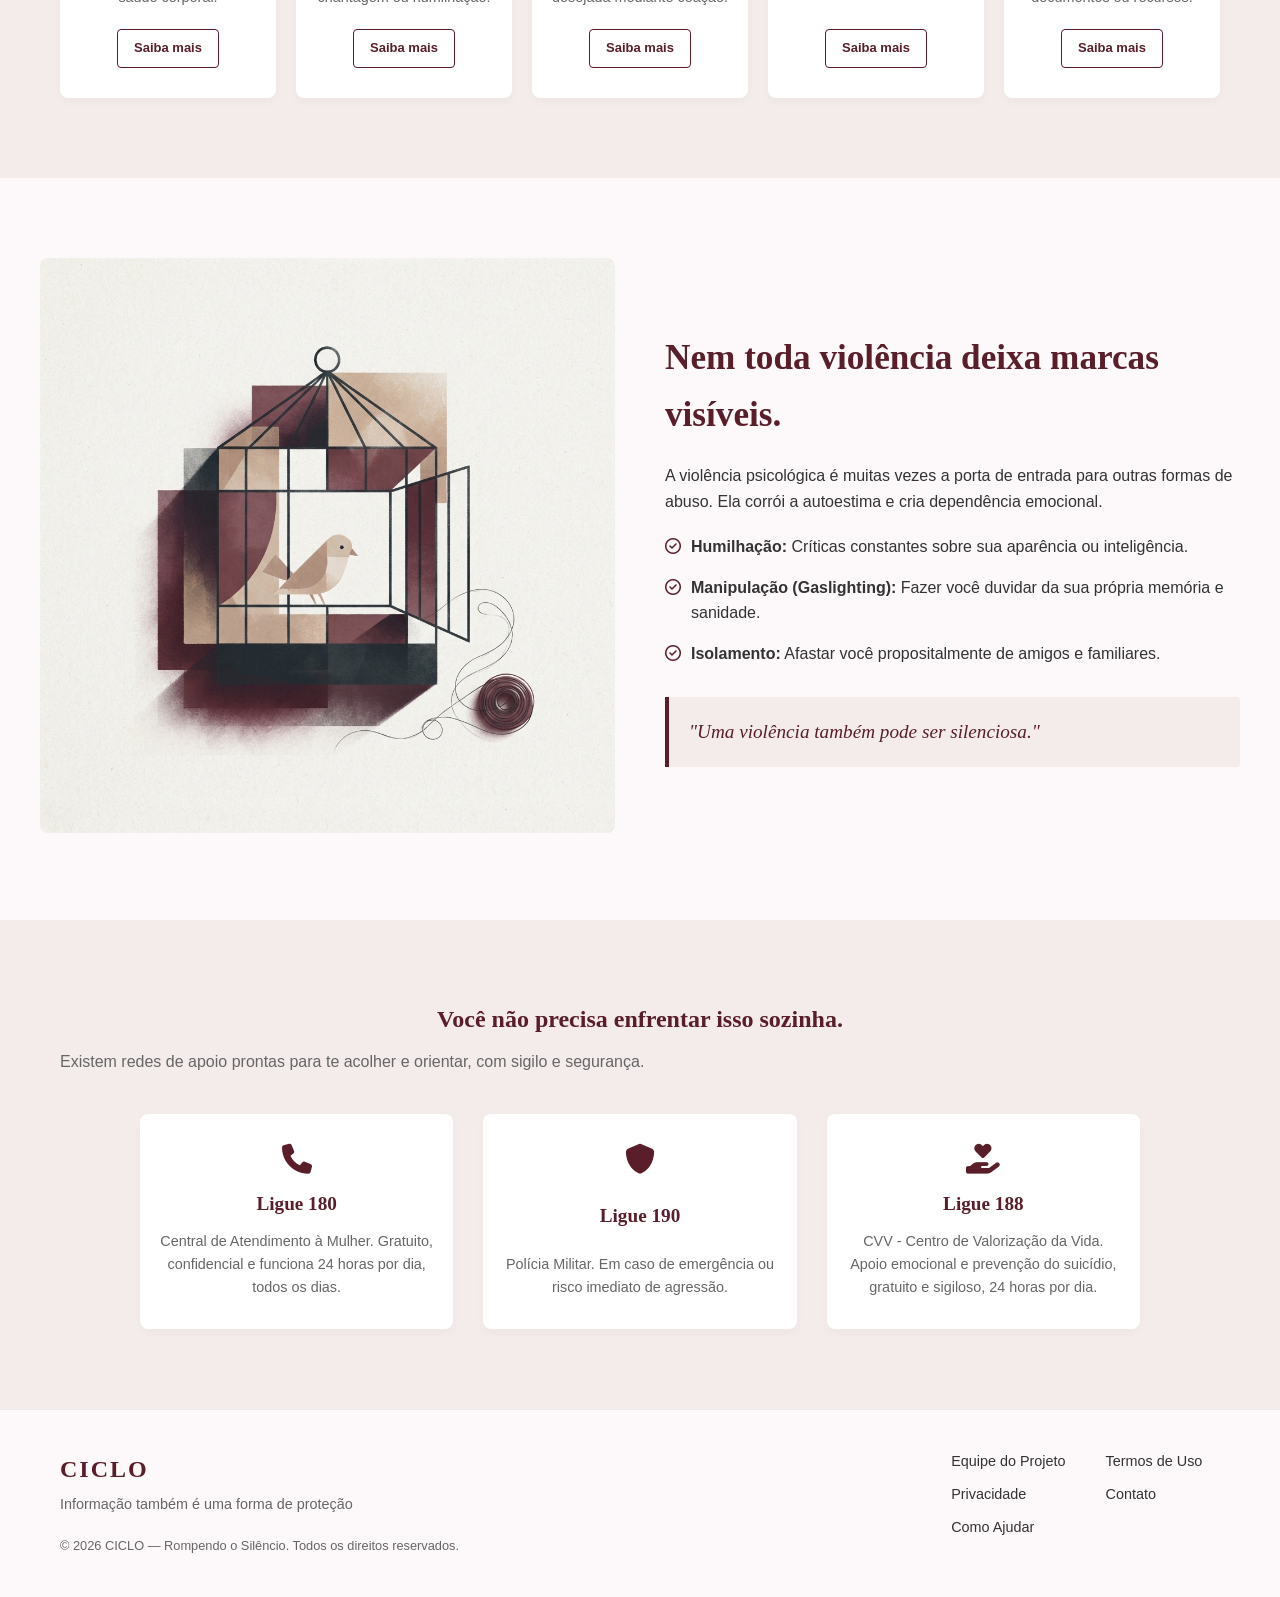
==== commit aed62441: "add equipe do projeto" ====
--- a/index.html
+++ b/index.html
@@ -16,9 +16,6 @@
     <header>
         <div class="container header-content">
             <div class="logo">CICLO</div>
-            <nav>
-            
-            </nav>
             <a href="#ajuda" class="btn-primary">Preciso de ajuda</a>
         </div>
     </header>
@@ -178,9 +175,11 @@
                 <p class="copyright">&copy; 2026 CICLO — Rompendo o Silêncio. Todos os direitos reservados.</p>
             </div>
             <div class="footer-links">
-                <a href="#">Desenvolvedor</a>
-                <a href="#">Grupo</a>
-            </div>  
+                <a href="equipe.html">Equipe do Projeto</a> <a href="#">Termos de Uso</a>
+                <a href="#">Privacidade</a>
+                <a href="#">Contato</a>
+                <a href="#">Como Ajudar</a>
+</div>
         </div>
     </footer>
 
--- a/styles.css
+++ b/styles.css
@@ -395,4 +395,41 @@
         bottom: 20px;
         right: 20px;
     }
+
+/* Página da Equipe */
+.team-grid {
+    display: grid;
+    grid-template-columns: repeat(auto-fit, minmax(250px, 1fr));
+    gap: 30px;
+    margin-top: 20px;
+}
+
+.team-card {
+    text-align: center;
+    padding: 40px 20px;
+}
+
+.team-avatar {
+    width: 80px;
+    height: 80px;
+    background-color: var(--bg-light);
+    color: var(--primary-color);
+    border-radius: 50%;
+    display: flex;
+    align-items: center;
+    justify-content: center;
+    font-size: 35px;
+    margin: 0 auto 20px auto;
+    border: 3px solid var(--white);
+    box-shadow: 0 4px 10px rgba(0,0,0,0.1);
+}
+
+.team-role {
+    font-weight: bold;
+    color: var(--primary-color);
+    margin-bottom: 15px;
+    font-size: 0.9rem;
+    text-transform: uppercase;
+    letter-spacing: 1px;
+} 
 }
